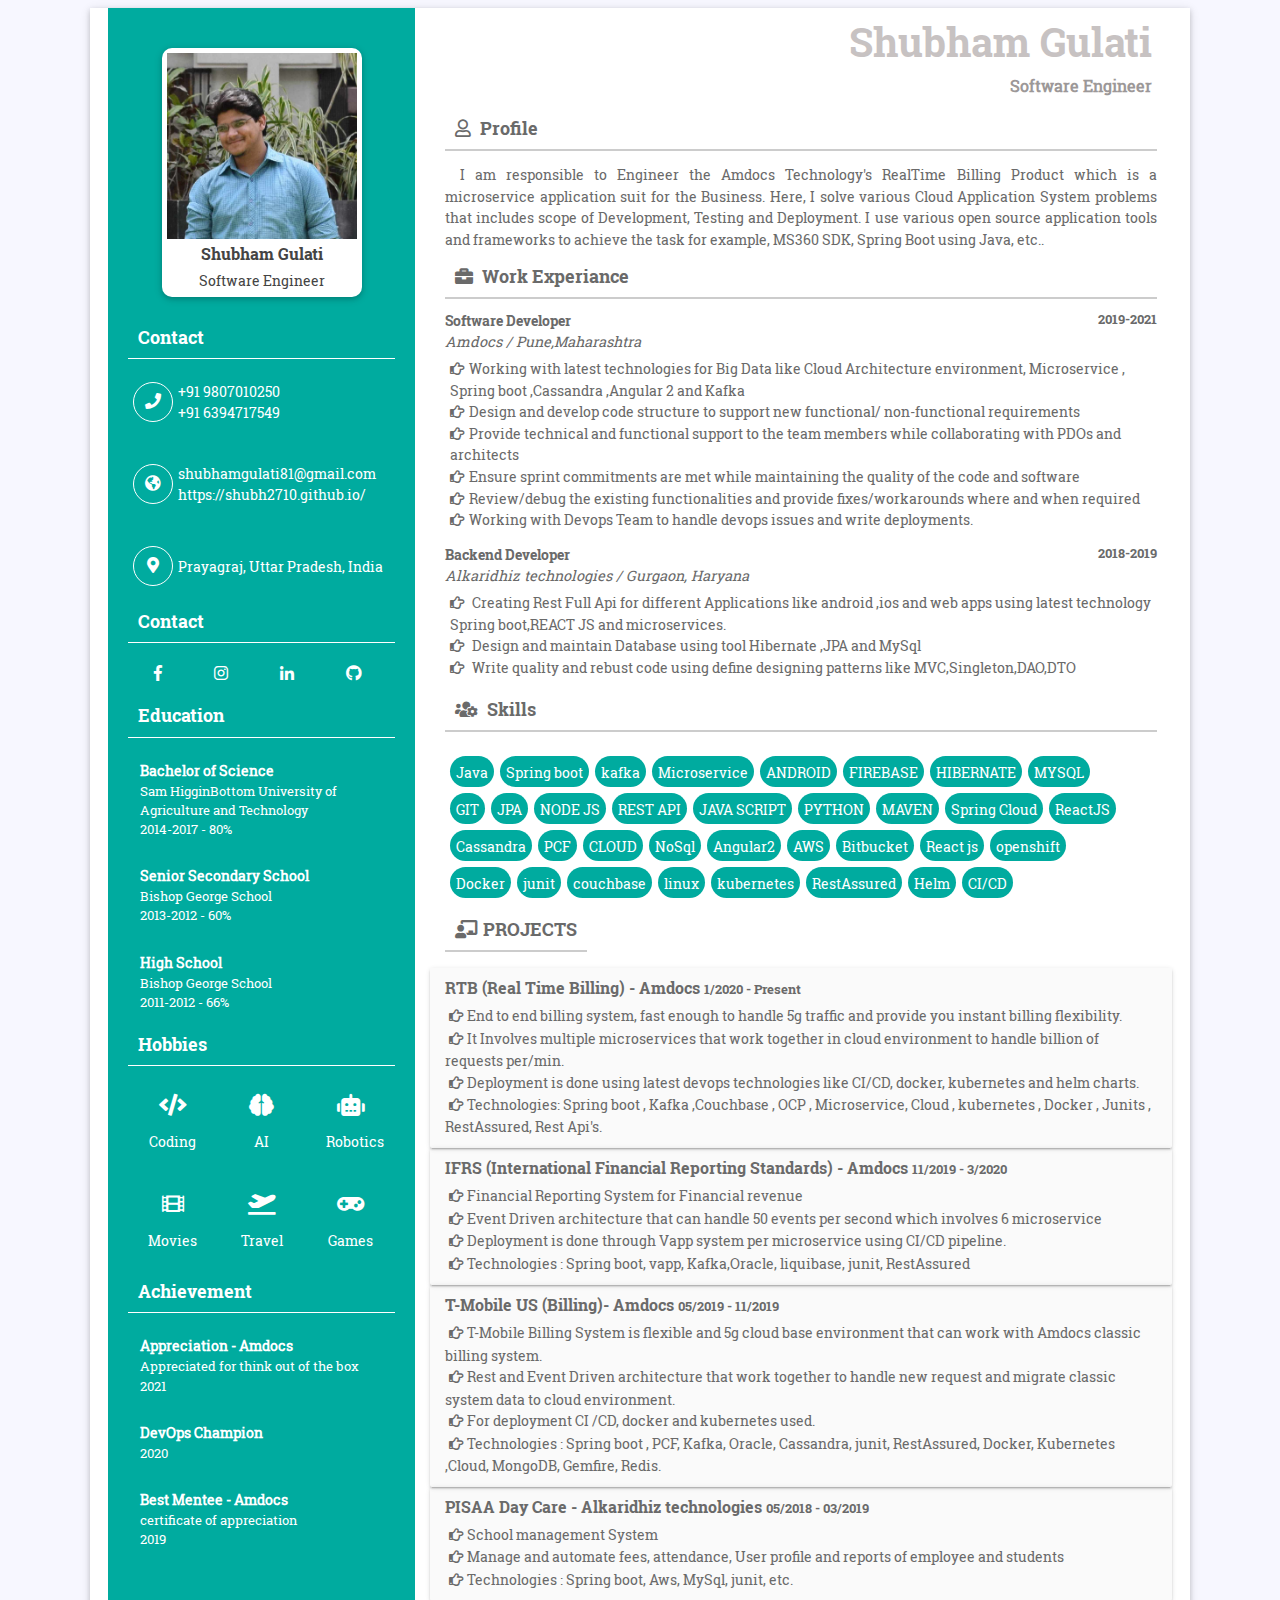
==== myresume/index.html @ 2f3339cc "adding html resume" ====
<!doctype html>
<html lang="en">

<head>
    <meta charset="utf-8">
    <meta name="viewport" content="width=device-width, initial-scale=1, shrink-to-fit=no">
    <!-- <title> Free Dental Medical Hospital Website Template | Smarteyeapps.com</title> -->

    <link rel="shortcut icon" href="assets/images/fav.jpg">
    <link rel="stylesheet" href="assets/css/bootstrap.min.css">
    <link rel="stylesheet" href="assets/css/fontawsom-all.min.css">
    <link rel="stylesheet" type="text/css" href="assets/css/style.css" />
</head>

<body>
    <div class="container-fluid overcover">
        <div class="container profile-box">
            <div class="row">
                <div class="col-md-4 left-co">
                    <div class="left-side">
                        <div class="profile-info">
                            <img src="assets/images/profile.jpg" alt="">
                            <h3>Shubham Gulati</h3>
                            <span>Software Engineer</span>
                        </div>
                        <h4 class="ltitle">Contact</h4>
                        <div class="contact-box pb0">
                            <div class="icon">
                                <i class="fas fa-phone"></i>
                            </div>
                            <div class="detail">
                                +91 9807010250 <br>
                                +91 6394717549
                            </div>
                        </div>
                        <div class="contact-box pb0">
                            <div class="icon">
                                <i class="fas fa-globe-americas"></i>
                            </div>
                            <div class="detail">
                                shubhamgulati81@gmail.com <br>
                                <a href="https://shubh2710.github.io/">https://shubh2710.github.io/</a>
                            </div>
                        </div>
                        <div class="contact-box">
                            <div class="icon">
                                <i class="fas fa-map-marker-alt"></i>
                            </div>
                            <div class="detail">
                                Prayagraj, Uttar Pradesh, India
                            </div>
                        </div>
                        <h4 class="ltitle">Contact</h4>
                        <ul class="row social-link no-margin">
                            <li><a href="https://m.facebook.com/shubhamgulati27"><i class="fab fa-facebook-f"></a></i></li>
                            <li><a href="https://www.instagram.com/techboy_shubh/"><i class="fab fa-instagram"></i></a></li>
                            <li><a href="https://www.linkedin.com/in/shubham-gulati-b617a7156/"><i class="fab fa-linkedin-in"></i></a></li>
                            <li><a href="https://github.com/shubh2710"><i class="fab fa-github"></i></a></li>
                        </ul>
                        <h4 class="ltitle">Education</h4>

                        <div class="refer-cov">
                            <b>Bachelor of Science</b>
                            <p>Sam HigginBottom University of Agriculture and Technology</p>
                            <p>2014-2017 - 80%</p>
                            <!-- <span>p +00 890 1232 8767</span> -->
                        </div>
                        <div class="refer-cov">
                            <b>Senior Secondary School</b>
                            <p>Bishop George School</p>
                            <p>2013-2012 - 60%</p>
                            <!-- <span>p +00 890 1232 8767</span> -->
                        </div>
                        <div class="refer-cov">
                            <b>High School</b>
                            <p>Bishop George School</p>
                            <p>2011-2012 - 66%</p>
                            <!-- <span>p +00 890 1232 8767</span> -->
                        </div>
                        <!-- <div class="refer-cov">
                            <b>Jonney Smith</b>
                            <p>System Administrator</p>
                            <span>p +00 890 1232 8767</span>
                        </div> -->
                        <h4 class="ltitle">Hobbies</h4>
                        <ul class="hoby row no-margin">
                            <li><i class="fas fa-code"></i> <br> Coding</li>
                            <li><i class="fas fa-brain"></i> <br> AI</li>
                            <li><i class="fas fa-robot"></i> <br> Robotics</li>
                            <li><i class="fas fa-film"></i><br> Movies</li>
                            <li><i class="fas fa-plane-departure"></i> <br>Travel</li>
                            <li><i class="fas fa-gamepad"></i> <br> Games</li>
                        </ul>
                        <h4 class="ltitle">Achievement</h4>
                        <div class="refer-cov">
                            <b>Appreciation - Amdocs</b>
                            <p>Appreciated for think out of the box</p>
                            <p>2021</p>
                            <!-- <span>p +00 890 1232 8767</span> -->
                        </div>
                        <div class="refer-cov">
                            <b>DevOps Champion</b>
                            <p>2020</p>
                            <!-- <span>p +00 890 1232 8767</span> -->
                        </div>
                        <div class="refer-cov">
                            <b>Best Mentee - Amdocs</b>
                            <p>certificate of appreciation</p>
                            <p>2019</p>
                            <!-- <span>p +00 890 1232 8767</span> -->
                        </div>
                       
                    </div>
                </div>
                <div class="col-md-8 rt-div">
                    <div class="rit-cover">
                        <div class="hotkey">
                            <h1 class="">Shubham Gulati </h1>
                            <small>Software Engineer</small>
                        </div>
                        <h2 class="rit-titl"><i class="far fa-user"></i> Profile</h2>
                        <div class="about">
                            <p>I am responsible to Engineer the Amdocs Technology's RealTime Billing Product which is a microservice application suit for the Business. Here, I solve various Cloud Application System problems that includes scope of Development, Testing and Deployment. I use various open source application tools and frameworks to achieve the task for example, MS360 SDK, Spring Boot using Java, etc..</p>
                            <!-- <div class="btn-ro row no-margin">
                                <ul class="btn-link">
                                    <li>
                                        <a href=""><i class="fas fa-paper-plane"></i> Hire Me</a>
                                    </li>
                                    <li>
                                        <a href=""><i class="fas fa-cloud-download-alt"></i> Download Resume</a>
                                    </li>
                                </ul>
                            </div> -->
                        </div>

                        <h2 class="rit-titl"><i class="fas fa-briefcase"></i> Work Experiance</h2>
                        <div class="work-exp">
                            <h6> Software Developer <span>2019-2021</span></h6>
                            <i>Amdocs / Pune,Maharashtra</i>
                            <ul>
                                <li><i class="far fa-hand-point-right"></i>Working with latest technologies for Big Data like Cloud
                                    Architecture environment, Microservice , Spring boot
                                    ,Cassandra ,Angular 2 and Kafka </li>
                                <li><i class="far fa-hand-point-right"></i>Design and develop code structure to support new functional/ non-functional requirements </li>
                                <li><i class="far fa-hand-point-right"></i>Provide technical and functional support to the team members while collaborating with PDOs and architects</li>
                                <li><i class="far fa-hand-point-right"></i>Ensure sprint commitments are met while maintaining the quality of the code and software</li>
                                <li><i class="far fa-hand-point-right"></i>Review/debug the existing functionalities and provide fixes/workarounds where and when required</li>
                                <li><i class="far fa-hand-point-right"></i>Working with Devops Team to handle devops issues and write deployments.</li>
                            </ul>
                        </div>
                        <!-- <div class="work-exp">
                            <h6> Software Developer <span>2019-2021</span></h6>
                            <i>Amdocs / Pune,Maharashtra</i>
                            <ul>
                                <li><i class="far fa-hand-point-right"></i>Working with latest technologies for Big Data like Cloud
                                    Architecture environment, Microservice , Spring boot
                                    ,Cassandra ,Angular 2 and Kafka </li>
                                <li><i class="far fa-hand-point-right"></i> Proven expertise in software principles, design patterns
                                    and all phases of SDLC encompassing requirement analysis,
                                    coding, change requirements, technical design,
                                    implementation, deployment & production support </li>
                                <li><i class="far fa-hand-point-right"></i>Maintain No Sql Database like Cassandra,MongoDb
                                    Fix production issues </li>
                            </ul>
                        </div> -->
                        <div class="work-exp">
                            <h6>Backend Developer <span>2018-2019</span></h6>
                            <i>Alkaridhiz technologies / Gurgaon, Haryana</i>
                            <ul>
                                <li><i class="far fa-hand-point-right"></i> Creating Rest Full Api for different Applications like
                                    android ,ios and web apps using latest technology Spring
                                    boot,REACT JS and microservices. </li>
                                <li><i class="far fa-hand-point-right"></i> Design and maintain Database using tool Hibernate ,JPA
                                    and MySql </li>
                                <li><i class="far fa-hand-point-right"></i> Write quality and rebust code using define designing
                                    patterns like MVC,Singleton,DAO,DTO </li>
                            </ul>
                        </div>
                        <!-- <div class="work-exp">
                            <h6>Junior Software Developer <span>2008-2011</span></h6>
                            <i>Microsoft / United States</i>
                            <ul>
                                <li><i class="far fa-hand-point-right"></i> Praesent consequat metus sit amet rhoncus luctus.

                                </li>
                                <li><i class="far fa-hand-point-right"></i> Lorem ipsum dolor sit amet, consectetur. </li>
                                
                            </ul>
                        </div> -->

                        <h2 class="rit-titl"><i class="fas fa-users-cog"></i> Skills</h2>
                        <div class="profess-cover row no-margin">
                            
                            <div class="col-md-12">
                                <div class="row prog-row">
                                    
                                    <div id="rcorners">Java</div>
                                    <div id="rcorners">Spring boot</div>
                                    <div id="rcorners">kafka</div>
                                    <div id="rcorners">Microservice</div>
                                    <div id="rcorners">ANDROID</div>
                                    <div id="rcorners">FIREBASE</div>
                                    <div id="rcorners">HIBERNATE</div>
                                    <div id="rcorners">MYSQL</div>
                                    <div id="rcorners">GIT</div>
                                    <div id="rcorners">JPA</div>
                                    <div id="rcorners">NODE JS</div>
                                    <div id="rcorners">REST API</div>

                                    <div id="rcorners">JAVA SCRIPT</div>
                                    <div id="rcorners">PYTHON</div>
                                    <div id="rcorners">MAVEN</div>
                                    <div id="rcorners">Spring Cloud</div>
                                    <div id="rcorners">ReactJS</div>
                                    <div id="rcorners">Cassandra</div>
                                    <div id="rcorners">PCF</div>
                                    <div id="rcorners">CLOUD</div>
                                    <div id="rcorners">NoSql</div>
                                    <div id="rcorners">Angular2</div>
                                    <div id="rcorners">AWS</div>
                                    <div id="rcorners">Bitbucket</div>

                                    <div id="rcorners">React js</div>
                                    <div id="rcorners">openshift</div>
                                    <div id="rcorners">Docker</div>
                                    <div id="rcorners">junit</div>
                                    <div id="rcorners">couchbase</div>
                                    <div id="rcorners">linux</div>
                                    <div id="rcorners">kubernetes</div>
                                    <div id="rcorners">RestAssured</div>
                                    <div id="rcorners">Helm</div>
                                    <div id="rcorners">CI/CD</div>
                                </div>
                            </div>
        
                            
                    <h2 class="rit-titl"><i class="fas fa-chalkboard-teacher"></i>PROJECTS</h2>
                    <div class="education">
                        <ul class="row">
                            <li class="col-md-12 "><h6> RTB (Real Time Billing) - Amdocs <span>1/2020 - Present</span></h6>
                            <div>
                                <ul><i class="far fa-hand-point-right p-1"></i>End to end billing system, fast enough to handle 5g traffic and provide you instant billing flexibility.</ul>
                                <ul><i class="far fa-hand-point-right p-1"></i>It Involves multiple microservices that work together in cloud environment to handle
                                    billion of requests per/min.</ul>
                                <ul><i class="far fa-hand-point-right p-1"></i>Deployment is done using latest devops technologies like CI/CD, docker, kubernetes and helm charts.</ul>
                                <ul><i class="far fa-hand-point-right p-1"></i>Technologies: Spring boot , Kafka ,Couchbase , OCP , Microservice, Cloud , kubernetes , Docker , Junits
                                    , RestAssured, Rest Api's.</ul>
                            </div>
                            </li>
                            <li class="col-md-12 "><h6> IFRS (International Financial Reporting Standards) - Amdocs <span>11/2019 - 3/2020</span></h6>
                                <div>
                                    <ul><i class="far fa-hand-point-right p-1"></i>Financial Reporting System for Financial revenue</ul>
                                    <ul><i class="far fa-hand-point-right p-1"></i>Event Driven architecture that can handle 50 events per second which involves 6 microservice</ul>
                                    <ul><i class="far fa-hand-point-right p-1"></i>Deployment is done through Vapp system per microservice using CI/CD pipeline.</ul>
                                    <ul><i class="far fa-hand-point-right p-1"></i>Technologies : Spring boot, vapp, Kafka,Oracle, liquibase, junit, RestAssured</ul>

                                </div>
                            </li>
                            <li class="col-md-12 "><h6> T-Mobile US (Billing)- Amdocs <span>05/2019 - 11/2019</span></h6>
                                <div>
                                    <ul><i class="far fa-hand-point-right p-1"></i>T-Mobile Billing System is flexible and 5g cloud base environment that can work with Amdocs
                                        classic billing system.</ul>
                                    <ul><i class="far fa-hand-point-right p-1"></i>Rest and Event Driven architecture that work together to handle new request and migrate
                                        classic system data to cloud environment.</ul>
                                    <ul><i class="far fa-hand-point-right p-1"></i>For deployment CI /CD, docker and kubernetes used.</ul>
                                    <ul><i class="far fa-hand-point-right p-1"></i>Technologies : Spring boot , PCF, Kafka, Oracle, Cassandra, junit, RestAssured, Docker, Kubernetes ,Cloud, MongoDB, Gemfire, Redis.</ul>
                    
                                </div>
                            </li>
                            <li class="col-md-12 "><h6>PISAA Day Care - Alkaridhiz technologies <span>05/2018 - 03/2019</span></h6>
                                <div>
                                    <ul><i class="far fa-hand-point-right p-1"></i>School management System</ul>
                                    <ul><i class="far fa-hand-point-right p-1"></i>Manage and automate fees, attendance, User profile and reports of employee and students</ul>
                                    <ul><i class="far fa-hand-point-right p-1"></i>Technologies : Spring boot, Aws, MySql, junit, etc.</ul>
                                </div>
                            </li>
                        </ul>
                    </div>
                        </div>
                    </div>
                </div>
                
            </div>
        </div>
    </div>
</body>

<script src="assets/js/jquery-3.2.1.min.js"></script>
<script src="assets/js/popper.min.js"></script>
<script src="assets/js/bootstrap.min.js"></script>
<script src="assets/js/script.js"></script>


</html>
---- myresume/assets/css/fontawsom-all.min.css ----
/*!
 * Font Awesome Free 5.3.1 by @fontawesome - https://fontawesome.com
 * License - https://fontawesome.com/license/free (Icons: CC BY 4.0, Fonts: SIL OFL 1.1, Code: MIT License)
 */
.fa,.fab,.fal,.far,.fas{-moz-osx-font-smoothing:grayscale;-webkit-font-smoothing:antialiased;display:inline-block;font-style:normal;font-variant:normal;text-rendering:auto;line-height:1}.fa-lg{font-size:1.33333em;line-height:.75em;vertical-align:-.0667em}.fa-xs{font-size:.75em}.fa-sm{font-size:.875em}.fa-1x{font-size:1em}.fa-2x{font-size:2em}.fa-3x{font-size:3em}.fa-4x{font-size:4em}.fa-5x{font-size:5em}.fa-6x{font-size:6em}.fa-7x{font-size:7em}.fa-8x{font-size:8em}.fa-9x{font-size:9em}.fa-10x{font-size:10em}.fa-fw{text-align:center;width:1.25em}.fa-ul{list-style-type:none;margin-left:2.5em;padding-left:0}.fa-ul>li{position:relative}.fa-li{left:-2em;position:absolute;text-align:center;width:2em;line-height:inherit}.fa-border{border:.08em solid #eee;border-radius:.1em;padding:.2em .25em .15em}.fa-pull-left{float:left}.fa-pull-right{float:right}.fa.fa-pull-left,.fab.fa-pull-left,.fal.fa-pull-left,.far.fa-pull-left,.fas.fa-pull-left{margin-right:.3em}.fa.fa-pull-right,.fab.fa-pull-right,.fal.fa-pull-right,.far.fa-pull-right,.fas.fa-pull-right{margin-left:.3em}.fa-spin{animation:fa-spin 2s infinite linear}.fa-pulse{animation:fa-spin 1s infinite steps(8)}@keyframes fa-spin{0%{transform:rotate(0deg)}to{transform:rotate(1turn)}}.fa-rotate-90{-ms-filter:"progid:DXImageTransform.Microsoft.BasicImage(rotation=1)";transform:rotate(90deg)}.fa-rotate-180{-ms-filter:"progid:DXImageTransform.Microsoft.BasicImage(rotation=2)";transform:rotate(180deg)}.fa-rotate-270{-ms-filter:"progid:DXImageTransform.Microsoft.BasicImage(rotation=3)";transform:rotate(270deg)}.fa-flip-horizontal{-ms-filter:"progid:DXImageTransform.Microsoft.BasicImage(rotation=0, mirror=1)";transform:scaleX(-1)}.fa-flip-vertical{transform:scaleY(-1)}.fa-flip-horizontal.fa-flip-vertical,.fa-flip-vertical{-ms-filter:"progid:DXImageTransform.Microsoft.BasicImage(rotation=2, mirror=1)"}.fa-flip-horizontal.fa-flip-vertical{transform:scale(-1)}:root .fa-flip-horizontal,:root .fa-flip-vertical,:root .fa-rotate-90,:root .fa-rotate-180,:root .fa-rotate-270{-webkit-filter:none;filter:none}.fa-stack{display:inline-block;height:2em;line-height:2em;position:relative;vertical-align:middle;width:2em}.fa-stack-1x,.fa-stack-2x{left:0;position:absolute;text-align:center;width:100%}.fa-stack-1x{line-height:inherit}.fa-stack-2x{font-size:2em}.fa-inverse{color:#fff}.fa-500px:before{content:"\f26e"}.fa-accessible-icon:before{content:"\f368"}.fa-accusoft:before{content:"\f369"}.fa-ad:before{content:"\f641"}.fa-address-book:before{content:"\f2b9"}.fa-address-card:before{content:"\f2bb"}.fa-adjust:before{content:"\f042"}.fa-adn:before{content:"\f170"}.fa-adversal:before{content:"\f36a"}.fa-affiliatetheme:before{content:"\f36b"}.fa-air-freshener:before{content:"\f5d0"}.fa-algolia:before{content:"\f36c"}.fa-align-center:before{content:"\f037"}.fa-align-justify:before{content:"\f039"}.fa-align-left:before{content:"\f036"}.fa-align-right:before{content:"\f038"}.fa-alipay:before{content:"\f642"}.fa-allergies:before{content:"\f461"}.fa-amazon:before{content:"\f270"}.fa-amazon-pay:before{content:"\f42c"}.fa-ambulance:before{content:"\f0f9"}.fa-american-sign-language-interpreting:before{content:"\f2a3"}.fa-amilia:before{content:"\f36d"}.fa-anchor:before{content:"\f13d"}.fa-android:before{content:"\f17b"}.fa-angellist:before{content:"\f209"}.fa-angle-double-down:before{content:"\f103"}.fa-angle-double-left:before{content:"\f100"}.fa-angle-double-right:before{content:"\f101"}.fa-angle-double-up:before{content:"\f102"}.fa-angle-down:before{content:"\f107"}.fa-angle-left:before{content:"\f104"}.fa-angle-right:before{content:"\f105"}.fa-angle-up:before{content:"\f106"}.fa-angry:before{content:"\f556"}.fa-angrycreative:before{content:"\f36e"}.fa-angular:before{content:"\f420"}.fa-ankh:before{content:"\f644"}.fa-app-store:before{content:"\f36f"}.fa-app-store-ios:before{content:"\f370"}.fa-apper:before{content:"\f371"}.fa-apple:before{content:"\f179"}.fa-apple-alt:before{content:"\f5d1"}.fa-apple-pay:before{content:"\f415"}.fa-archive:before{content:"\f187"}.fa-archway:before{content:"\f557"}.fa-arrow-alt-circle-down:before{content:"\f358"}.fa-arrow-alt-circle-left:before{content:"\f359"}.fa-arrow-alt-circle-right:before{content:"\f35a"}.fa-arrow-alt-circle-up:before{content:"\f35b"}.fa-arrow-circle-down:before{content:"\f0ab"}.fa-arrow-circle-left:before{content:"\f0a8"}.fa-arrow-circle-right:before{content:"\f0a9"}.fa-arrow-circle-up:before{content:"\f0aa"}.fa-arrow-down:before{content:"\f063"}.fa-arrow-left:before{content:"\f060"}.fa-arrow-right:before{content:"\f061"}.fa-arrow-up:before{content:"\f062"}.fa-arrows-alt:before{content:"\f0b2"}.fa-arrows-alt-h:before{content:"\f337"}.fa-arrows-alt-v:before{content:"\f338"}.fa-assistive-listening-systems:before{content:"\f2a2"}.fa-asterisk:before{content:"\f069"}.fa-asymmetrik:before{content:"\f372"}.fa-at:before{content:"\f1fa"}.fa-atlas:before{content:"\f558"}.fa-atom:before{content:"\f5d2"}.fa-audible:before{content:"\f373"}.fa-audio-description:before{content:"\f29e"}.fa-autoprefixer:before{content:"\f41c"}.fa-avianex:before{content:"\f374"}.fa-aviato:before{content:"\f421"}.fa-award:before{content:"\f559"}.fa-aws:before{content:"\f375"}.fa-backspace:before{content:"\f55a"}.fa-backward:before{content:"\f04a"}.fa-balance-scale:before{content:"\f24e"}.fa-ban:before{content:"\f05e"}.fa-band-aid:before{content:"\f462"}.fa-bandcamp:before{content:"\f2d5"}.fa-barcode:before{content:"\f02a"}.fa-bars:before{content:"\f0c9"}.fa-baseball-ball:before{content:"\f433"}.fa-basketball-ball:before{content:"\f434"}.fa-bath:before{content:"\f2cd"}.fa-battery-empty:before{content:"\f244"}.fa-battery-full:before{content:"\f240"}.fa-battery-half:before{content:"\f242"}.fa-battery-quarter:before{content:"\f243"}.fa-battery-three-quarters:before{content:"\f241"}.fa-bed:before{content:"\f236"}.fa-beer:before{content:"\f0fc"}.fa-behance:before{content:"\f1b4"}.fa-behance-square:before{content:"\f1b5"}.fa-bell:before{content:"\f0f3"}.fa-bell-slash:before{content:"\f1f6"}.fa-bezier-curve:before{content:"\f55b"}.fa-bible:before{content:"\f647"}.fa-bicycle:before{content:"\f206"}.fa-bimobject:before{content:"\f378"}.fa-binoculars:before{content:"\f1e5"}.fa-birthday-cake:before{content:"\f1fd"}.fa-bitbucket:before{content:"\f171"}.fa-bitcoin:before{content:"\f379"}.fa-bity:before{content:"\f37a"}.fa-black-tie:before{content:"\f27e"}.fa-blackberry:before{content:"\f37b"}.fa-blender:before{content:"\f517"}.fa-blind:before{content:"\f29d"}.fa-blogger:before{content:"\f37c"}.fa-blogger-b:before{content:"\f37d"}.fa-bluetooth:before{content:"\f293"}.fa-bluetooth-b:before{content:"\f294"}.fa-bold:before{content:"\f032"}.fa-bolt:before{content:"\f0e7"}.fa-bomb:before{content:"\f1e2"}.fa-bone:before{content:"\f5d7"}.fa-bong:before{content:"\f55c"}.fa-book:before{content:"\f02d"}.fa-book-open:before{content:"\f518"}.fa-book-reader:before{content:"\f5da"}.fa-bookmark:before{content:"\f02e"}.fa-bowling-ball:before{content:"\f436"}.fa-box:before{content:"\f466"}.fa-box-open:before{content:"\f49e"}.fa-boxes:before{content:"\f468"}.fa-braille:before{content:"\f2a1"}.fa-brain:before{content:"\f5dc"}.fa-briefcase:before{content:"\f0b1"}.fa-briefcase-medical:before{content:"\f469"}.fa-broadcast-tower:before{content:"\f519"}.fa-broom:before{content:"\f51a"}.fa-brush:before{content:"\f55d"}.fa-btc:before{content:"\f15a"}.fa-bug:before{content:"\f188"}.fa-building:before{content:"\f1ad"}.fa-bullhorn:before{content:"\f0a1"}.fa-bullseye:before{content:"\f140"}.fa-burn:before{content:"\f46a"}.fa-buromobelexperte:before{content:"\f37f"}.fa-bus:before{content:"\f207"}.fa-bus-alt:before{content:"\f55e"}.fa-business-time:before{content:"\f64a"}.fa-buysellads:before{content:"\f20d"}.fa-calculator:before{content:"\f1ec"}.fa-calendar:before{content:"\f133"}.fa-calendar-alt:before{content:"\f073"}.fa-calendar-check:before{content:"\f274"}.fa-calendar-minus:before{content:"\f272"}.fa-calendar-plus:before{content:"\f271"}.fa-calendar-times:before{content:"\f273"}.fa-camera:before{content:"\f030"}.fa-camera-retro:before{content:"\f083"}.fa-cannabis:before{content:"\f55f"}.fa-capsules:before{content:"\f46b"}.fa-car:before{content:"\f1b9"}.fa-car-alt:before{content:"\f5de"}.fa-car-battery:before{content:"\f5df"}.fa-car-crash:before{content:"\f5e1"}.fa-car-side:before{content:"\f5e4"}.fa-caret-down:before{content:"\f0d7"}.fa-caret-left:before{content:"\f0d9"}.fa-caret-right:before{content:"\f0da"}.fa-caret-square-down:before{content:"\f150"}.fa-caret-square-left:before{content:"\f191"}.fa-caret-square-right:before{content:"\f152"}.fa-caret-square-up:before{content:"\f151"}.fa-caret-up:before{content:"\f0d8"}.fa-cart-arrow-down:before{content:"\f218"}.fa-cart-plus:before{content:"\f217"}.fa-cc-amazon-pay:before{content:"\f42d"}.fa-cc-amex:before{content:"\f1f3"}.fa-cc-apple-pay:before{content:"\f416"}.fa-cc-diners-club:before{content:"\f24c"}.fa-cc-discover:before{content:"\f1f2"}.fa-cc-jcb:before{content:"\f24b"}.fa-cc-mastercard:before{content:"\f1f1"}.fa-cc-paypal:before{content:"\f1f4"}.fa-cc-stripe:before{content:"\f1f5"}.fa-cc-visa:before{content:"\f1f0"}.fa-centercode:before{content:"\f380"}.fa-certificate:before{content:"\f0a3"}.fa-chalkboard:before{content:"\f51b"}.fa-chalkboard-teacher:before{content:"\f51c"}.fa-charging-station:before{content:"\f5e7"}.fa-chart-area:before{content:"\f1fe"}.fa-chart-bar:before{content:"\f080"}.fa-chart-line:before{content:"\f201"}.fa-chart-pie:before{content:"\f200"}.fa-check:before{content:"\f00c"}.fa-check-circle:before{content:"\f058"}.fa-check-double:before{content:"\f560"}.fa-check-square:before{content:"\f14a"}.fa-chess:before{content:"\f439"}.fa-chess-bishop:before{content:"\f43a"}.fa-chess-board:before{content:"\f43c"}.fa-chess-king:before{content:"\f43f"}.fa-chess-knight:before{content:"\f441"}.fa-chess-pawn:before{content:"\f443"}.fa-chess-queen:before{content:"\f445"}.fa-chess-rook:before{content:"\f447"}.fa-chevron-circle-down:before{content:"\f13a"}.fa-chevron-circle-left:before{content:"\f137"}.fa-chevron-circle-right:before{content:"\f138"}.fa-chevron-circle-up:before{content:"\f139"}.fa-chevron-down:before{content:"\f078"}.fa-chevron-left:before{content:"\f053"}.fa-chevron-right:before{content:"\f054"}.fa-chevron-up:before{content:"\f077"}.fa-child:before{content:"\f1ae"}.fa-chrome:before{content:"\f268"}.fa-church:before{content:"\f51d"}.fa-circle:before{content:"\f111"}.fa-circle-notch:before{content:"\f1ce"}.fa-city:before{content:"\f64f"}.fa-clipboard:before{content:"\f328"}.fa-clipboard-check:before{content:"\f46c"}.fa-clipboard-list:before{content:"\f46d"}.fa-clock:before{content:"\f017"}.fa-clone:before{content:"\f24d"}.fa-closed-captioning:before{content:"\f20a"}.fa-cloud:before{content:"\f0c2"}.fa-cloud-download-alt:before{content:"\f381"}.fa-cloud-upload-alt:before{content:"\f382"}.fa-cloudscale:before{content:"\f383"}.fa-cloudsmith:before{content:"\f384"}.fa-cloudversify:before{content:"\f385"}.fa-cocktail:before{content:"\f561"}.fa-code:before{content:"\f121"}.fa-code-branch:before{content:"\f126"}.fa-codepen:before{content:"\f1cb"}.fa-codiepie:before{content:"\f284"}.fa-coffee:before{content:"\f0f4"}.fa-cog:before{content:"\f013"}.fa-cogs:before{content:"\f085"}.fa-coins:before{content:"\f51e"}.fa-columns:before{content:"\f0db"}.fa-comment:before{content:"\f075"}.fa-comment-alt:before{content:"\f27a"}.fa-comment-dollar:before{content:"\f651"}.fa-comment-dots:before{content:"\f4ad"}.fa-comment-slash:before{content:"\f4b3"}.fa-comments:before{content:"\f086"}.fa-comments-dollar:before{content:"\f653"}.fa-compact-disc:before{content:"\f51f"}.fa-compass:before{content:"\f14e"}.fa-compress:before{content:"\f066"}.fa-concierge-bell:before{content:"\f562"}.fa-connectdevelop:before{content:"\f20e"}.fa-contao:before{content:"\f26d"}.fa-cookie:before{content:"\f563"}.fa-cookie-bite:before{content:"\f564"}.fa-copy:before{content:"\f0c5"}.fa-copyright:before{content:"\f1f9"}.fa-couch:before{content:"\f4b8"}.fa-cpanel:before{content:"\f388"}.fa-creative-commons:before{content:"\f25e"}.fa-creative-commons-by:before{content:"\f4e7"}.fa-creative-commons-nc:before{content:"\f4e8"}.fa-creative-commons-nc-eu:before{content:"\f4e9"}.fa-creative-commons-nc-jp:before{content:"\f4ea"}.fa-creative-commons-nd:before{content:"\f4eb"}.fa-creative-commons-pd:before{content:"\f4ec"}.fa-creative-commons-pd-alt:before{content:"\f4ed"}.fa-creative-commons-remix:before{content:"\f4ee"}.fa-creative-commons-sa:before{content:"\f4ef"}.fa-creative-commons-sampling:before{content:"\f4f0"}.fa-creative-commons-sampling-plus:before{content:"\f4f1"}.fa-creative-commons-share:before{content:"\f4f2"}.fa-credit-card:before{content:"\f09d"}.fa-crop:before{content:"\f125"}.fa-crop-alt:before{content:"\f565"}.fa-cross:before{content:"\f654"}.fa-crosshairs:before{content:"\f05b"}.fa-crow:before{content:"\f520"}.fa-crown:before{content:"\f521"}.fa-css3:before{content:"\f13c"}.fa-css3-alt:before{content:"\f38b"}.fa-cube:before{content:"\f1b2"}.fa-cubes:before{content:"\f1b3"}.fa-cut:before{content:"\f0c4"}.fa-cuttlefish:before{content:"\f38c"}.fa-d-and-d:before{content:"\f38d"}.fa-dashcube:before{content:"\f210"}.fa-database:before{content:"\f1c0"}.fa-deaf:before{content:"\f2a4"}.fa-delicious:before{content:"\f1a5"}.fa-deploydog:before{content:"\f38e"}.fa-deskpro:before{content:"\f38f"}.fa-desktop:before{content:"\f108"}.fa-deviantart:before{content:"\f1bd"}.fa-dharmachakra:before{content:"\f655"}.fa-diagnoses:before{content:"\f470"}.fa-dice:before{content:"\f522"}.fa-dice-five:before{content:"\f523"}.fa-dice-four:before{content:"\f524"}.fa-dice-one:before{content:"\f525"}.fa-dice-six:before{content:"\f526"}.fa-dice-three:before{content:"\f527"}.fa-dice-two:before{content:"\f528"}.fa-digg:before{content:"\f1a6"}.fa-digital-ocean:before{content:"\f391"}.fa-digital-tachograph:before{content:"\f566"}.fa-directions:before{content:"\f5eb"}.fa-discord:before{content:"\f392"}.fa-discourse:before{content:"\f393"}.fa-divide:before{content:"\f529"}.fa-dizzy:before{content:"\f567"}.fa-dna:before{content:"\f471"}.fa-dochub:before{content:"\f394"}.fa-docker:before{content:"\f395"}.fa-dollar-sign:before{content:"\f155"}.fa-dolly:before{content:"\f472"}.fa-dolly-flatbed:before{content:"\f474"}.fa-donate:before{content:"\f4b9"}.fa-door-closed:before{content:"\f52a"}.fa-door-open:before{content:"\f52b"}.fa-dot-circle:before{content:"\f192"}.fa-dove:before{content:"\f4ba"}.fa-download:before{content:"\f019"}.fa-draft2digital:before{content:"\f396"}.fa-drafting-compass:before{content:"\f568"}.fa-draw-polygon:before{content:"\f5ee"}.fa-dribbble:before{content:"\f17d"}.fa-dribbble-square:before{content:"\f397"}.fa-dropbox:before{content:"\f16b"}.fa-drum:before{content:"\f569"}.fa-drum-steelpan:before{content:"\f56a"}.fa-drupal:before{content:"\f1a9"}.fa-dumbbell:before{content:"\f44b"}.fa-dyalog:before{content:"\f399"}.fa-earlybirds:before{content:"\f39a"}.fa-ebay:before{content:"\f4f4"}.fa-edge:before{content:"\f282"}.fa-edit:before{content:"\f044"}.fa-eject:before{content:"\f052"}.fa-elementor:before{content:"\f430"}.fa-ellipsis-h:before{content:"\f141"}.fa-ellipsis-v:before{content:"\f142"}.fa-ello:before{content:"\f5f1"}.fa-ember:before{content:"\f423"}.fa-empire:before{content:"\f1d1"}.fa-envelope:before{content:"\f0e0"}.fa-envelope-open:before{content:"\f2b6"}.fa-envelope-open-text:before{content:"\f658"}.fa-envelope-square:before{content:"\f199"}.fa-envira:before{content:"\f299"}.fa-equals:before{content:"\f52c"}.fa-eraser:before{content:"\f12d"}.fa-erlang:before{content:"\f39d"}.fa-ethereum:before{content:"\f42e"}.fa-etsy:before{content:"\f2d7"}.fa-euro-sign:before{content:"\f153"}.fa-exchange-alt:before{content:"\f362"}.fa-exclamation:before{content:"\f12a"}.fa-exclamation-circle:before{content:"\f06a"}.fa-exclamation-triangle:before{content:"\f071"}.fa-expand:before{content:"\f065"}.fa-expand-arrows-alt:before{content:"\f31e"}.fa-expeditedssl:before{content:"\f23e"}.fa-external-link-alt:before{content:"\f35d"}.fa-external-link-square-alt:before{content:"\f360"}.fa-eye:before{content:"\f06e"}.fa-eye-dropper:before{content:"\f1fb"}.fa-eye-slash:before{content:"\f070"}.fa-facebook:before{content:"\f09a"}.fa-facebook-f:before{content:"\f39e"}.fa-facebook-messenger:before{content:"\f39f"}.fa-facebook-square:before{content:"\f082"}.fa-fast-backward:before{content:"\f049"}.fa-fast-forward:before{content:"\f050"}.fa-fax:before{content:"\f1ac"}.fa-feather:before{content:"\f52d"}.fa-feather-alt:before{content:"\f56b"}.fa-female:before{content:"\f182"}.fa-fighter-jet:before{content:"\f0fb"}.fa-file:before{content:"\f15b"}.fa-file-alt:before{content:"\f15c"}.fa-file-archive:before{content:"\f1c6"}.fa-file-audio:before{content:"\f1c7"}.fa-file-code:before{content:"\f1c9"}.fa-file-contract:before{content:"\f56c"}.fa-file-download:before{content:"\f56d"}.fa-file-excel:before{content:"\f1c3"}.fa-file-export:before{content:"\f56e"}.fa-file-image:before{content:"\f1c5"}.fa-file-import:before{content:"\f56f"}.fa-file-invoice:before{content:"\f570"}.fa-file-invoice-dollar:before{content:"\f571"}.fa-file-medical:before{content:"\f477"}.fa-file-medical-alt:before{content:"\f478"}.fa-file-pdf:before{content:"\f1c1"}.fa-file-powerpoint:before{content:"\f1c4"}.fa-file-prescription:before{content:"\f572"}.fa-file-signature:before{content:"\f573"}.fa-file-upload:before{content:"\f574"}.fa-file-video:before{content:"\f1c8"}.fa-file-word:before{content:"\f1c2"}.fa-fill:before{content:"\f575"}.fa-fill-drip:before{content:"\f576"}.fa-film:before{content:"\f008"}.fa-filter:before{content:"\f0b0"}.fa-fingerprint:before{content:"\f577"}.fa-fire:before{content:"\f06d"}.fa-fire-extinguisher:before{content:"\f134"}.fa-firefox:before{content:"\f269"}.fa-first-aid:before{content:"\f479"}.fa-first-order:before{content:"\f2b0"}.fa-first-order-alt:before{content:"\f50a"}.fa-firstdraft:before{content:"\f3a1"}.fa-fish:before{content:"\f578"}.fa-flag:before{content:"\f024"}.fa-flag-checkered:before{content:"\f11e"}.fa-flask:before{content:"\f0c3"}.fa-flickr:before{content:"\f16e"}.fa-flipboard:before{content:"\f44d"}.fa-flushed:before{content:"\f579"}.fa-fly:before{content:"\f417"}.fa-folder:before{content:"\f07b"}.fa-folder-minus:before{content:"\f65d"}.fa-folder-open:before{content:"\f07c"}.fa-folder-plus:before{content:"\f65e"}.fa-font:before{content:"\f031"}.fa-font-awesome:before{content:"\f2b4"}.fa-font-awesome-alt:before{content:"\f35c"}.fa-font-awesome-flag:before{content:"\f425"}.fa-font-awesome-logo-full:before{content:"\f4e6"}.fa-fonticons:before{content:"\f280"}.fa-fonticons-fi:before{content:"\f3a2"}.fa-football-ball:before{content:"\f44e"}.fa-fort-awesome:before{content:"\f286"}.fa-fort-awesome-alt:before{content:"\f3a3"}.fa-forumbee:before{content:"\f211"}.fa-forward:before{content:"\f04e"}.fa-foursquare:before{content:"\f180"}.fa-free-code-camp:before{content:"\f2c5"}.fa-freebsd:before{content:"\f3a4"}.fa-frog:before{content:"\f52e"}.fa-frown:before{content:"\f119"}.fa-frown-open:before{content:"\f57a"}.fa-fulcrum:before{content:"\f50b"}.fa-funnel-dollar:before{content:"\f662"}.fa-futbol:before{content:"\f1e3"}.fa-galactic-republic:before{content:"\f50c"}.fa-galactic-senate:before{content:"\f50d"}.fa-gamepad:before{content:"\f11b"}.fa-gas-pump:before{content:"\f52f"}.fa-gavel:before{content:"\f0e3"}.fa-gem:before{content:"\f3a5"}.fa-genderless:before{content:"\f22d"}.fa-get-pocket:before{content:"\f265"}.fa-gg:before{content:"\f260"}.fa-gg-circle:before{content:"\f261"}.fa-gift:before{content:"\f06b"}.fa-git:before{content:"\f1d3"}.fa-git-square:before{content:"\f1d2"}.fa-github:before{content:"\f09b"}.fa-github-alt:before{content:"\f113"}.fa-github-square:before{content:"\f092"}.fa-gitkraken:before{content:"\f3a6"}.fa-gitlab:before{content:"\f296"}.fa-gitter:before{content:"\f426"}.fa-glass-martini:before{content:"\f000"}.fa-glass-martini-alt:before{content:"\f57b"}.fa-glasses:before{content:"\f530"}.fa-glide:before{content:"\f2a5"}.fa-glide-g:before{content:"\f2a6"}.fa-globe:before{content:"\f0ac"}.fa-globe-africa:before{content:"\f57c"}.fa-globe-americas:before{content:"\f57d"}.fa-globe-asia:before{content:"\f57e"}.fa-gofore:before{content:"\f3a7"}.fa-golf-ball:before{content:"\f450"}.fa-goodreads:before{content:"\f3a8"}.fa-goodreads-g:before{content:"\f3a9"}.fa-google:before{content:"\f1a0"}.fa-google-drive:before{content:"\f3aa"}.fa-google-play:before{content:"\f3ab"}.fa-google-plus:before{content:"\f2b3"}.fa-google-plus-g:before{content:"\f0d5"}.fa-google-plus-square:before{content:"\f0d4"}.fa-google-wallet:before{content:"\f1ee"}.fa-gopuram:before{content:"\f664"}.fa-graduation-cap:before{content:"\f19d"}.fa-gratipay:before{content:"\f184"}.fa-grav:before{content:"\f2d6"}.fa-greater-than:before{content:"\f531"}.fa-greater-than-equal:before{content:"\f532"}.fa-grimace:before{content:"\f57f"}.fa-grin:before{content:"\f580"}.fa-grin-alt:before{content:"\f581"}.fa-grin-beam:before{content:"\f582"}.fa-grin-beam-sweat:before{content:"\f583"}.fa-grin-hearts:before{content:"\f584"}.fa-grin-squint:before{content:"\f585"}.fa-grin-squint-tears:before{content:"\f586"}.fa-grin-stars:before{content:"\f587"}.fa-grin-tears:before{content:"\f588"}.fa-grin-tongue:before{content:"\f589"}.fa-grin-tongue-squint:before{content:"\f58a"}.fa-grin-tongue-wink:before{content:"\f58b"}.fa-grin-wink:before{content:"\f58c"}.fa-grip-horizontal:before{content:"\f58d"}.fa-grip-vertical:before{content:"\f58e"}.fa-gripfire:before{content:"\f3ac"}.fa-grunt:before{content:"\f3ad"}.fa-gulp:before{content:"\f3ae"}.fa-h-square:before{content:"\f0fd"}.fa-hacker-news:before{content:"\f1d4"}.fa-hacker-news-square:before{content:"\f3af"}.fa-hackerrank:before{content:"\f5f7"}.fa-hamsa:before{content:"\f665"}.fa-hand-holding:before{content:"\f4bd"}.fa-hand-holding-heart:before{content:"\f4be"}.fa-hand-holding-usd:before{content:"\f4c0"}.fa-hand-lizard:before{content:"\f258"}.fa-hand-paper:before{content:"\f256"}.fa-hand-peace:before{content:"\f25b"}.fa-hand-point-down:before{content:"\f0a7"}.fa-hand-point-left:before{content:"\f0a5"}.fa-hand-point-right:before{content:"\f0a4"}.fa-hand-point-up:before{content:"\f0a6"}.fa-hand-pointer:before{content:"\f25a"}.fa-hand-rock:before{content:"\f255"}.fa-hand-scissors:before{content:"\f257"}.fa-hand-spock:before{content:"\f259"}.fa-hands:before{content:"\f4c2"}.fa-hands-helping:before{content:"\f4c4"}.fa-handshake:before{content:"\f2b5"}.fa-hashtag:before{content:"\f292"}.fa-haykal:before{content:"\f666"}.fa-hdd:before{content:"\f0a0"}.fa-heading:before{content:"\f1dc"}.fa-headphones:before{content:"\f025"}.fa-headphones-alt:before{content:"\f58f"}.fa-headset:before{content:"\f590"}.fa-heart:before{content:"\f004"}.fa-heartbeat:before{content:"\f21e"}.fa-helicopter:before{content:"\f533"}.fa-highlighter:before{content:"\f591"}.fa-hips:before{content:"\f452"}.fa-hire-a-helper:before{content:"\f3b0"}.fa-history:before{content:"\f1da"}.fa-hockey-puck:before{content:"\f453"}.fa-home:before{content:"\f015"}.fa-hooli:before{content:"\f427"}.fa-hornbill:before{content:"\f592"}.fa-hospital:before{content:"\f0f8"}.fa-hospital-alt:before{content:"\f47d"}.fa-hospital-symbol:before{content:"\f47e"}.fa-hot-tub:before{content:"\f593"}.fa-hotel:before{content:"\f594"}.fa-hotjar:before{content:"\f3b1"}.fa-hourglass:before{content:"\f254"}.fa-hourglass-end:before{content:"\f253"}.fa-hourglass-half:before{content:"\f252"}.fa-hourglass-start:before{content:"\f251"}.fa-houzz:before{content:"\f27c"}.fa-html5:before{content:"\f13b"}.fa-hubspot:before{content:"\f3b2"}.fa-i-cursor:before{content:"\f246"}.fa-id-badge:before{content:"\f2c1"}.fa-id-card:before{content:"\f2c2"}.fa-id-card-alt:before{content:"\f47f"}.fa-image:before{content:"\f03e"}.fa-images:before{content:"\f302"}.fa-imdb:before{content:"\f2d8"}.fa-inbox:before{content:"\f01c"}.fa-indent:before{content:"\f03c"}.fa-industry:before{content:"\f275"}.fa-infinity:before{content:"\f534"}.fa-info:before{content:"\f129"}.fa-info-circle:before{content:"\f05a"}.fa-instagram:before{content:"\f16d"}.fa-internet-explorer:before{content:"\f26b"}.fa-ioxhost:before{content:"\f208"}.fa-italic:before{content:"\f033"}.fa-itunes:before{content:"\f3b4"}.fa-itunes-note:before{content:"\f3b5"}.fa-java:before{content:"\f4e4"}.fa-jedi:before{content:"\f669"}.fa-jedi-order:before{content:"\f50e"}.fa-jenkins:before{content:"\f3b6"}.fa-joget:before{content:"\f3b7"}.fa-joint:before{content:"\f595"}.fa-joomla:before{content:"\f1aa"}.fa-journal-whills:before{content:"\f66a"}.fa-js:before{content:"\f3b8"}.fa-js-square:before{content:"\f3b9"}.fa-jsfiddle:before{content:"\f1cc"}.fa-kaaba:before{content:"\f66b"}.fa-kaggle:before{content:"\f5fa"}.fa-key:before{content:"\f084"}.fa-keybase:before{content:"\f4f5"}.fa-keyboard:before{content:"\f11c"}.fa-keycdn:before{content:"\f3ba"}.fa-khanda:before{content:"\f66d"}.fa-kickstarter:before{content:"\f3bb"}.fa-kickstarter-k:before{content:"\f3bc"}.fa-kiss:before{content:"\f596"}.fa-kiss-beam:before{content:"\f597"}.fa-kiss-wink-heart:before{content:"\f598"}.fa-kiwi-bird:before{content:"\f535"}.fa-korvue:before{content:"\f42f"}.fa-landmark:before{content:"\f66f"}.fa-language:before{content:"\f1ab"}.fa-laptop:before{content:"\f109"}.fa-laptop-code:before{content:"\f5fc"}.fa-laravel:before{content:"\f3bd"}.fa-lastfm:before{content:"\f202"}.fa-lastfm-square:before{content:"\f203"}.fa-laugh:before{content:"\f599"}.fa-laugh-beam:before{content:"\f59a"}.fa-laugh-squint:before{content:"\f59b"}.fa-laugh-wink:before{content:"\f59c"}.fa-layer-group:before{content:"\f5fd"}.fa-leaf:before{content:"\f06c"}.fa-leanpub:before{content:"\f212"}.fa-lemon:before{content:"\f094"}.fa-less:before{content:"\f41d"}.fa-less-than:before{content:"\f536"}.fa-less-than-equal:before{content:"\f537"}.fa-level-down-alt:before{content:"\f3be"}.fa-level-up-alt:before{content:"\f3bf"}.fa-life-ring:before{content:"\f1cd"}.fa-lightbulb:before{content:"\f0eb"}.fa-line:before{content:"\f3c0"}.fa-link:before{content:"\f0c1"}.fa-linkedin:before{content:"\f08c"}.fa-linkedin-in:before{content:"\f0e1"}.fa-linode:before{content:"\f2b8"}.fa-linux:before{content:"\f17c"}.fa-lira-sign:before{content:"\f195"}.fa-list:before{content:"\f03a"}.fa-list-alt:before{content:"\f022"}.fa-list-ol:before{content:"\f0cb"}.fa-list-ul:before{content:"\f0ca"}.fa-location-arrow:before{content:"\f124"}.fa-lock:before{content:"\f023"}.fa-lock-open:before{content:"\f3c1"}.fa-long-arrow-alt-down:before{content:"\f309"}.fa-long-arrow-alt-left:before{content:"\f30a"}.fa-long-arrow-alt-right:before{content:"\f30b"}.fa-long-arrow-alt-up:before{content:"\f30c"}.fa-low-vision:before{content:"\f2a8"}.fa-luggage-cart:before{content:"\f59d"}.fa-lyft:before{content:"\f3c3"}.fa-magento:before{content:"\f3c4"}.fa-magic:before{content:"\f0d0"}.fa-magnet:before{content:"\f076"}.fa-mail-bulk:before{content:"\f674"}.fa-mailchimp:before{content:"\f59e"}.fa-male:before{content:"\f183"}.fa-mandalorian:before{content:"\f50f"}.fa-map:before{content:"\f279"}.fa-map-marked:before{content:"\f59f"}.fa-map-marked-alt:before{content:"\f5a0"}.fa-map-marker:before{content:"\f041"}.fa-map-marker-alt:before{content:"\f3c5"}.fa-map-pin:before{content:"\f276"}.fa-map-signs:before{content:"\f277"}.fa-markdown:before{content:"\f60f"}.fa-marker:before{content:"\f5a1"}.fa-mars:before{content:"\f222"}.fa-mars-double:before{content:"\f227"}.fa-mars-stroke:before{content:"\f229"}.fa-mars-stroke-h:before{content:"\f22b"}.fa-mars-stroke-v:before{content:"\f22a"}.fa-mastodon:before{content:"\f4f6"}.fa-maxcdn:before{content:"\f136"}.fa-medal:before{content:"\f5a2"}.fa-medapps:before{content:"\f3c6"}.fa-medium:before{content:"\f23a"}.fa-medium-m:before{content:"\f3c7"}.fa-medkit:before{content:"\f0fa"}.fa-medrt:before{content:"\f3c8"}.fa-meetup:before{content:"\f2e0"}.fa-megaport:before{content:"\f5a3"}.fa-meh:before{content:"\f11a"}.fa-meh-blank:before{content:"\f5a4"}.fa-meh-rolling-eyes:before{content:"\f5a5"}.fa-memory:before{content:"\f538"}.fa-menorah:before{content:"\f676"}.fa-mercury:before{content:"\f223"}.fa-microchip:before{content:"\f2db"}.fa-microphone:before{content:"\f130"}.fa-microphone-alt:before{content:"\f3c9"}.fa-microphone-alt-slash:before{content:"\f539"}.fa-microphone-slash:before{content:"\f131"}.fa-microscope:before{content:"\f610"}.fa-microsoft:before{content:"\f3ca"}.fa-minus:before{content:"\f068"}.fa-minus-circle:before{content:"\f056"}.fa-minus-square:before{content:"\f146"}.fa-mix:before{content:"\f3cb"}.fa-mixcloud:before{content:"\f289"}.fa-mizuni:before{content:"\f3cc"}.fa-mobile:before{content:"\f10b"}.fa-mobile-alt:before{content:"\f3cd"}.fa-modx:before{content:"\f285"}.fa-monero:before{content:"\f3d0"}.fa-money-bill:before{content:"\f0d6"}.fa-money-bill-alt:before{content:"\f3d1"}.fa-money-bill-wave:before{content:"\f53a"}.fa-money-bill-wave-alt:before{content:"\f53b"}.fa-money-check:before{content:"\f53c"}.fa-money-check-alt:before{content:"\f53d"}.fa-monument:before{content:"\f5a6"}.fa-moon:before{content:"\f186"}.fa-mortar-pestle:before{content:"\f5a7"}.fa-mosque:before{content:"\f678"}.fa-motorcycle:before{content:"\f21c"}.fa-mouse-pointer:before{content:"\f245"}.fa-music:before{content:"\f001"}.fa-napster:before{content:"\f3d2"}.fa-neos:before{content:"\f612"}.fa-neuter:before{content:"\f22c"}.fa-newspaper:before{content:"\f1ea"}.fa-nimblr:before{content:"\f5a8"}.fa-nintendo-switch:before{content:"\f418"}.fa-node:before{content:"\f419"}.fa-node-js:before{content:"\f3d3"}.fa-not-equal:before{content:"\f53e"}.fa-notes-medical:before{content:"\f481"}.fa-npm:before{content:"\f3d4"}.fa-ns8:before{content:"\f3d5"}.fa-nutritionix:before{content:"\f3d6"}.fa-object-group:before{content:"\f247"}.fa-object-ungroup:before{content:"\f248"}.fa-odnoklassniki:before{content:"\f263"}.fa-odnoklassniki-square:before{content:"\f264"}.fa-oil-can:before{content:"\f613"}.fa-old-republic:before{content:"\f510"}.fa-om:before{content:"\f679"}.fa-opencart:before{content:"\f23d"}.fa-openid:before{content:"\f19b"}.fa-opera:before{content:"\f26a"}.fa-optin-monster:before{content:"\f23c"}.fa-osi:before{content:"\f41a"}.fa-outdent:before{content:"\f03b"}.fa-page4:before{content:"\f3d7"}.fa-pagelines:before{content:"\f18c"}.fa-paint-brush:before{content:"\f1fc"}.fa-paint-roller:before{content:"\f5aa"}.fa-palette:before{content:"\f53f"}.fa-palfed:before{content:"\f3d8"}.fa-pallet:before{content:"\f482"}.fa-paper-plane:before{content:"\f1d8"}.fa-paperclip:before{content:"\f0c6"}.fa-parachute-box:before{content:"\f4cd"}.fa-paragraph:before{content:"\f1dd"}.fa-parking:before{content:"\f540"}.fa-passport:before{content:"\f5ab"}.fa-pastafarianism:before{content:"\f67b"}.fa-paste:before{content:"\f0ea"}.fa-patreon:before{content:"\f3d9"}.fa-pause:before{content:"\f04c"}.fa-pause-circle:before{content:"\f28b"}.fa-paw:before{content:"\f1b0"}.fa-paypal:before{content:"\f1ed"}.fa-peace:before{content:"\f67c"}.fa-pen:before{content:"\f304"}.fa-pen-alt:before{content:"\f305"}.fa-pen-fancy:before{content:"\f5ac"}.fa-pen-nib:before{content:"\f5ad"}.fa-pen-square:before{content:"\f14b"}.fa-pencil-alt:before{content:"\f303"}.fa-pencil-ruler:before{content:"\f5ae"}.fa-people-carry:before{content:"\f4ce"}.fa-percent:before{content:"\f295"}.fa-percentage:before{content:"\f541"}.fa-periscope:before{content:"\f3da"}.fa-phabricator:before{content:"\f3db"}.fa-phoenix-framework:before{content:"\f3dc"}.fa-phoenix-squadron:before{content:"\f511"}.fa-phone:before{content:"\f095"}.fa-phone-slash:before{content:"\f3dd"}.fa-phone-square:before{content:"\f098"}.fa-phone-volume:before{content:"\f2a0"}.fa-php:before{content:"\f457"}.fa-pied-piper:before{content:"\f2ae"}.fa-pied-piper-alt:before{content:"\f1a8"}.fa-pied-piper-hat:before{content:"\f4e5"}.fa-pied-piper-pp:before{content:"\f1a7"}.fa-piggy-bank:before{content:"\f4d3"}.fa-pills:before{content:"\f484"}.fa-pinterest:before{content:"\f0d2"}.fa-pinterest-p:before{content:"\f231"}.fa-pinterest-square:before{content:"\f0d3"}.fa-place-of-worship:before{content:"\f67f"}.fa-plane:before{content:"\f072"}.fa-plane-arrival:before{content:"\f5af"}.fa-plane-departure:before{content:"\f5b0"}.fa-play:before{content:"\f04b"}.fa-play-circle:before{content:"\f144"}.fa-playstation:before{content:"\f3df"}.fa-plug:before{content:"\f1e6"}.fa-plus:before{content:"\f067"}.fa-plus-circle:before{content:"\f055"}.fa-plus-square:before{content:"\f0fe"}.fa-podcast:before{content:"\f2ce"}.fa-poll:before{content:"\f681"}.fa-poll-h:before{content:"\f682"}.fa-poo:before{content:"\f2fe"}.fa-poop:before{content:"\f619"}.fa-portrait:before{content:"\f3e0"}.fa-pound-sign:before{content:"\f154"}.fa-power-off:before{content:"\f011"}.fa-pray:before{content:"\f683"}.fa-praying-hands:before{content:"\f684"}.fa-prescription:before{content:"\f5b1"}.fa-prescription-bottle:before{content:"\f485"}.fa-prescription-bottle-alt:before{content:"\f486"}.fa-print:before{content:"\f02f"}.fa-procedures:before{content:"\f487"}.fa-product-hunt:before{content:"\f288"}.fa-project-diagram:before{content:"\f542"}.fa-pushed:before{content:"\f3e1"}.fa-puzzle-piece:before{content:"\f12e"}.fa-python:before{content:"\f3e2"}.fa-qq:before{content:"\f1d6"}.fa-qrcode:before{content:"\f029"}.fa-question:before{content:"\f128"}.fa-question-circle:before{content:"\f059"}.fa-quidditch:before{content:"\f458"}.fa-quinscape:before{content:"\f459"}.fa-quora:before{content:"\f2c4"}.fa-quote-left:before{content:"\f10d"}.fa-quote-right:before{content:"\f10e"}.fa-quran:before{content:"\f687"}.fa-r-project:before{content:"\f4f7"}.fa-random:before{content:"\f074"}.fa-ravelry:before{content:"\f2d9"}.fa-react:before{content:"\f41b"}.fa-readme:before{content:"\f4d5"}.fa-rebel:before{content:"\f1d0"}.fa-receipt:before{content:"\f543"}.fa-recycle:before{content:"\f1b8"}.fa-red-river:before{content:"\f3e3"}.fa-reddit:before{content:"\f1a1"}.fa-reddit-alien:before{content:"\f281"}.fa-reddit-square:before{content:"\f1a2"}.fa-redo:before{content:"\f01e"}.fa-redo-alt:before{content:"\f2f9"}.fa-registered:before{content:"\f25d"}.fa-rendact:before{content:"\f3e4"}.fa-renren:before{content:"\f18b"}.fa-reply:before{content:"\f3e5"}.fa-reply-all:before{content:"\f122"}.fa-replyd:before{content:"\f3e6"}.fa-researchgate:before{content:"\f4f8"}.fa-resolving:before{content:"\f3e7"}.fa-retweet:before{content:"\f079"}.fa-rev:before{content:"\f5b2"}.fa-ribbon:before{content:"\f4d6"}.fa-road:before{content:"\f018"}.fa-robot:before{content:"\f544"}.fa-rocket:before{content:"\f135"}.fa-rocketchat:before{content:"\f3e8"}.fa-rockrms:before{content:"\f3e9"}.fa-route:before{content:"\f4d7"}.fa-rss:before{content:"\f09e"}.fa-rss-square:before{content:"\f143"}.fa-ruble-sign:before{content:"\f158"}.fa-ruler:before{content:"\f545"}.fa-ruler-combined:before{content:"\f546"}.fa-ruler-horizontal:before{content:"\f547"}.fa-ruler-vertical:before{content:"\f548"}.fa-rupee-sign:before{content:"\f156"}.fa-sad-cry:before{content:"\f5b3"}.fa-sad-tear:before{content:"\f5b4"}.fa-safari:before{content:"\f267"}.fa-sass:before{content:"\f41e"}.fa-save:before{content:"\f0c7"}.fa-schlix:before{content:"\f3ea"}.fa-school:before{content:"\f549"}.fa-screwdriver:before{content:"\f54a"}.fa-scribd:before{content:"\f28a"}.fa-search:before{content:"\f002"}.fa-search-dollar:before{content:"\f688"}.fa-search-location:before{content:"\f689"}.fa-search-minus:before{content:"\f010"}.fa-search-plus:before{content:"\f00e"}.fa-searchengin:before{content:"\f3eb"}.fa-seedling:before{content:"\f4d8"}.fa-sellcast:before{content:"\f2da"}.fa-sellsy:before{content:"\f213"}.fa-server:before{content:"\f233"}.fa-servicestack:before{content:"\f3ec"}.fa-shapes:before{content:"\f61f"}.fa-share:before{content:"\f064"}.fa-share-alt:before{content:"\f1e0"}.fa-share-alt-square:before{content:"\f1e1"}.fa-share-square:before{content:"\f14d"}.fa-shekel-sign:before{content:"\f20b"}.fa-shield-alt:before{content:"\f3ed"}.fa-ship:before{content:"\f21a"}.fa-shipping-fast:before{content:"\f48b"}.fa-shirtsinbulk:before{content:"\f214"}.fa-shoe-prints:before{content:"\f54b"}.fa-shopping-bag:before{content:"\f290"}.fa-shopping-basket:before{content:"\f291"}.fa-shopping-cart:before{content:"\f07a"}.fa-shopware:before{content:"\f5b5"}.fa-shower:before{content:"\f2cc"}.fa-shuttle-van:before{content:"\f5b6"}.fa-sign:before{content:"\f4d9"}.fa-sign-in-alt:before{content:"\f2f6"}.fa-sign-language:before{content:"\f2a7"}.fa-sign-out-alt:before{content:"\f2f5"}.fa-signal:before{content:"\f012"}.fa-signature:before{content:"\f5b7"}.fa-simplybuilt:before{content:"\f215"}.fa-sistrix:before{content:"\f3ee"}.fa-sitemap:before{content:"\f0e8"}.fa-sith:before{content:"\f512"}.fa-skull:before{content:"\f54c"}.fa-skyatlas:before{content:"\f216"}.fa-skype:before{content:"\f17e"}.fa-slack:before{content:"\f198"}.fa-slack-hash:before{content:"\f3ef"}.fa-sliders-h:before{content:"\f1de"}.fa-slideshare:before{content:"\f1e7"}.fa-smile:before{content:"\f118"}.fa-smile-beam:before{content:"\f5b8"}.fa-smile-wink:before{content:"\f4da"}.fa-smoking:before{content:"\f48d"}.fa-smoking-ban:before{content:"\f54d"}.fa-snapchat:before{content:"\f2ab"}.fa-snapchat-ghost:before{content:"\f2ac"}.fa-snapchat-square:before{content:"\f2ad"}.fa-snowflake:before{content:"\f2dc"}.fa-socks:before{content:"\f696"}.fa-solar-panel:before{content:"\f5ba"}.fa-sort:before{content:"\f0dc"}.fa-sort-alpha-down:before{content:"\f15d"}.fa-sort-alpha-up:before{content:"\f15e"}.fa-sort-amount-down:before{content:"\f160"}.fa-sort-amount-up:before{content:"\f161"}.fa-sort-down:before{content:"\f0dd"}.fa-sort-numeric-down:before{content:"\f162"}.fa-sort-numeric-up:before{content:"\f163"}.fa-sort-up:before{content:"\f0de"}.fa-soundcloud:before{content:"\f1be"}.fa-spa:before{content:"\f5bb"}.fa-space-shuttle:before{content:"\f197"}.fa-speakap:before{content:"\f3f3"}.fa-spinner:before{content:"\f110"}.fa-splotch:before{content:"\f5bc"}.fa-spotify:before{content:"\f1bc"}.fa-spray-can:before{content:"\f5bd"}.fa-square:before{content:"\f0c8"}.fa-square-full:before{content:"\f45c"}.fa-square-root-alt:before{content:"\f698"}.fa-squarespace:before{content:"\f5be"}.fa-stack-exchange:before{content:"\f18d"}.fa-stack-overflow:before{content:"\f16c"}.fa-stamp:before{content:"\f5bf"}.fa-star:before{content:"\f005"}.fa-star-and-crescent:before{content:"\f699"}.fa-star-half:before{content:"\f089"}.fa-star-half-alt:before{content:"\f5c0"}.fa-star-of-david:before{content:"\f69a"}.fa-star-of-life:before{content:"\f621"}.fa-staylinked:before{content:"\f3f5"}.fa-steam:before{content:"\f1b6"}.fa-steam-square:before{content:"\f1b7"}.fa-steam-symbol:before{content:"\f3f6"}.fa-step-backward:before{content:"\f048"}.fa-step-forward:before{content:"\f051"}.fa-stethoscope:before{content:"\f0f1"}.fa-sticker-mule:before{content:"\f3f7"}.fa-sticky-note:before{content:"\f249"}.fa-stop:before{content:"\f04d"}.fa-stop-circle:before{content:"\f28d"}.fa-stopwatch:before{content:"\f2f2"}.fa-store:before{content:"\f54e"}.fa-store-alt:before{content:"\f54f"}.fa-strava:before{content:"\f428"}.fa-stream:before{content:"\f550"}.fa-street-view:before{content:"\f21d"}.fa-strikethrough:before{content:"\f0cc"}.fa-stripe:before{content:"\f429"}.fa-stripe-s:before{content:"\f42a"}.fa-stroopwafel:before{content:"\f551"}.fa-studiovinari:before{content:"\f3f8"}.fa-stumbleupon:before{content:"\f1a4"}.fa-stumbleupon-circle:before{content:"\f1a3"}.fa-subscript:before{content:"\f12c"}.fa-subway:before{content:"\f239"}.fa-suitcase:before{content:"\f0f2"}.fa-suitcase-rolling:before{content:"\f5c1"}.fa-sun:before{content:"\f185"}.fa-superpowers:before{content:"\f2dd"}.fa-superscript:before{content:"\f12b"}.fa-supple:before{content:"\f3f9"}.fa-surprise:before{content:"\f5c2"}.fa-swatchbook:before{content:"\f5c3"}.fa-swimmer:before{content:"\f5c4"}.fa-swimming-pool:before{content:"\f5c5"}.fa-synagogue:before{content:"\f69b"}.fa-sync:before{content:"\f021"}.fa-sync-alt:before{content:"\f2f1"}.fa-syringe:before{content:"\f48e"}.fa-table:before{content:"\f0ce"}.fa-table-tennis:before{content:"\f45d"}.fa-tablet:before{content:"\f10a"}.fa-tablet-alt:before{content:"\f3fa"}.fa-tablets:before{content:"\f490"}.fa-tachometer-alt:before{content:"\f3fd"}.fa-tag:before{content:"\f02b"}.fa-tags:before{content:"\f02c"}.fa-tape:before{content:"\f4db"}.fa-tasks:before{content:"\f0ae"}.fa-taxi:before{content:"\f1ba"}.fa-teamspeak:before{content:"\f4f9"}.fa-teeth:before{content:"\f62e"}.fa-teeth-open:before{content:"\f62f"}.fa-telegram:before{content:"\f2c6"}.fa-telegram-plane:before{content:"\f3fe"}.fa-tencent-weibo:before{content:"\f1d5"}.fa-terminal:before{content:"\f120"}.fa-text-height:before{content:"\f034"}.fa-text-width:before{content:"\f035"}.fa-th:before{content:"\f00a"}.fa-th-large:before{content:"\f009"}.fa-th-list:before{content:"\f00b"}.fa-the-red-yeti:before{content:"\f69d"}.fa-theater-masks:before{content:"\f630"}.fa-themeco:before{content:"\f5c6"}.fa-themeisle:before{content:"\f2b2"}.fa-thermometer:before{content:"\f491"}.fa-thermometer-empty:before{content:"\f2cb"}.fa-thermometer-full:before{content:"\f2c7"}.fa-thermometer-half:before{content:"\f2c9"}.fa-thermometer-quarter:before{content:"\f2ca"}.fa-thermometer-three-quarters:before{content:"\f2c8"}.fa-thumbs-down:before{content:"\f165"}.fa-thumbs-up:before{content:"\f164"}.fa-thumbtack:before{content:"\f08d"}.fa-ticket-alt:before{content:"\f3ff"}.fa-times:before{content:"\f00d"}.fa-times-circle:before{content:"\f057"}.fa-tint:before{content:"\f043"}.fa-tint-slash:before{content:"\f5c7"}.fa-tired:before{content:"\f5c8"}.fa-toggle-off:before{content:"\f204"}.fa-toggle-on:before{content:"\f205"}.fa-toolbox:before{content:"\f552"}.fa-tooth:before{content:"\f5c9"}.fa-torah:before{content:"\f6a0"}.fa-torii-gate:before{content:"\f6a1"}.fa-trade-federation:before{content:"\f513"}.fa-trademark:before{content:"\f25c"}.fa-traffic-light:before{content:"\f637"}.fa-train:before{content:"\f238"}.fa-transgender:before{content:"\f224"}.fa-transgender-alt:before{content:"\f225"}.fa-trash:before{content:"\f1f8"}.fa-trash-alt:before{content:"\f2ed"}.fa-tree:before{content:"\f1bb"}.fa-trello:before{content:"\f181"}.fa-tripadvisor:before{content:"\f262"}.fa-trophy:before{content:"\f091"}.fa-truck:before{content:"\f0d1"}.fa-truck-loading:before{content:"\f4de"}.fa-truck-monster:before{content:"\f63b"}.fa-truck-moving:before{content:"\f4df"}.fa-truck-pickup:before{content:"\f63c"}.fa-tshirt:before{content:"\f553"}.fa-tty:before{content:"\f1e4"}.fa-tumblr:before{content:"\f173"}.fa-tumblr-square:before{content:"\f174"}.fa-tv:before{content:"\f26c"}.fa-twitch:before{content:"\f1e8"}.fa-twitter:before{content:"\f099"}.fa-twitter-square:before{content:"\f081"}.fa-typo3:before{content:"\f42b"}.fa-uber:before{content:"\f402"}.fa-uikit:before{content:"\f403"}.fa-umbrella:before{content:"\f0e9"}.fa-umbrella-beach:before{content:"\f5ca"}.fa-underline:before{content:"\f0cd"}.fa-undo:before{content:"\f0e2"}.fa-undo-alt:before{content:"\f2ea"}.fa-uniregistry:before{content:"\f404"}.fa-universal-access:before{content:"\f29a"}.fa-university:before{content:"\f19c"}.fa-unlink:before{content:"\f127"}.fa-unlock:before{content:"\f09c"}.fa-unlock-alt:before{content:"\f13e"}.fa-untappd:before{content:"\f405"}.fa-upload:before{content:"\f093"}.fa-usb:before{content:"\f287"}.fa-user:before{content:"\f007"}.fa-user-alt:before{content:"\f406"}.fa-user-alt-slash:before{content:"\f4fa"}.fa-user-astronaut:before{content:"\f4fb"}.fa-user-check:before{content:"\f4fc"}.fa-user-circle:before{content:"\f2bd"}.fa-user-clock:before{content:"\f4fd"}.fa-user-cog:before{content:"\f4fe"}.fa-user-edit:before{content:"\f4ff"}.fa-user-friends:before{content:"\f500"}.fa-user-graduate:before{content:"\f501"}.fa-user-lock:before{content:"\f502"}.fa-user-md:before{content:"\f0f0"}.fa-user-minus:before{content:"\f503"}.fa-user-ninja:before{content:"\f504"}.fa-user-plus:before{content:"\f234"}.fa-user-secret:before{content:"\f21b"}.fa-user-shield:before{content:"\f505"}.fa-user-slash:before{content:"\f506"}.fa-user-tag:before{content:"\f507"}.fa-user-tie:before{content:"\f508"}.fa-user-times:before{content:"\f235"}.fa-users:before{content:"\f0c0"}.fa-users-cog:before{content:"\f509"}.fa-ussunnah:before{content:"\f407"}.fa-utensil-spoon:before{content:"\f2e5"}.fa-utensils:before{content:"\f2e7"}.fa-vaadin:before{content:"\f408"}.fa-vector-square:before{content:"\f5cb"}.fa-venus:before{content:"\f221"}.fa-venus-double:before{content:"\f226"}.fa-venus-mars:before{content:"\f228"}.fa-viacoin:before{content:"\f237"}.fa-viadeo:before{content:"\f2a9"}.fa-viadeo-square:before{content:"\f2aa"}.fa-vial:before{content:"\f492"}.fa-vials:before{content:"\f493"}.fa-viber:before{content:"\f409"}.fa-video:before{content:"\f03d"}.fa-video-slash:before{content:"\f4e2"}.fa-vihara:before{content:"\f6a7"}.fa-vimeo:before{content:"\f40a"}.fa-vimeo-square:before{content:"\f194"}.fa-vimeo-v:before{content:"\f27d"}.fa-vine:before{content:"\f1ca"}.fa-vk:before{content:"\f189"}.fa-vnv:before{content:"\f40b"}.fa-volleyball-ball:before{content:"\f45f"}.fa-volume-down:before{content:"\f027"}.fa-volume-off:before{content:"\f026"}.fa-volume-up:before{content:"\f028"}.fa-vuejs:before{content:"\f41f"}.fa-walking:before{content:"\f554"}.fa-wallet:before{content:"\f555"}.fa-warehouse:before{content:"\f494"}.fa-weebly:before{content:"\f5cc"}.fa-weibo:before{content:"\f18a"}.fa-weight:before{content:"\f496"}.fa-weight-hanging:before{content:"\f5cd"}.fa-weixin:before{content:"\f1d7"}.fa-whatsapp:before{content:"\f232"}.fa-whatsapp-square:before{content:"\f40c"}.fa-wheelchair:before{content:"\f193"}.fa-whmcs:before{content:"\f40d"}.fa-wifi:before{content:"\f1eb"}.fa-wikipedia-w:before{content:"\f266"}.fa-window-close:before{content:"\f410"}.fa-window-maximize:before{content:"\f2d0"}.fa-window-minimize:before{content:"\f2d1"}.fa-window-restore:before{content:"\f2d2"}.fa-windows:before{content:"\f17a"}.fa-wine-glass:before{content:"\f4e3"}.fa-wine-glass-alt:before{content:"\f5ce"}.fa-wix:before{content:"\f5cf"}.fa-wolf-pack-battalion:before{content:"\f514"}.fa-won-sign:before{content:"\f159"}.fa-wordpress:before{content:"\f19a"}.fa-wordpress-simple:before{content:"\f411"}.fa-wpbeginner:before{content:"\f297"}.fa-wpexplorer:before{content:"\f2de"}.fa-wpforms:before{content:"\f298"}.fa-wrench:before{content:"\f0ad"}.fa-x-ray:before{content:"\f497"}.fa-xbox:before{content:"\f412"}.fa-xing:before{content:"\f168"}.fa-xing-square:before{content:"\f169"}.fa-y-combinator:before{content:"\f23b"}.fa-yahoo:before{content:"\f19e"}.fa-yandex:before{content:"\f413"}.fa-yandex-international:before{content:"\f414"}.fa-yelp:before{content:"\f1e9"}.fa-yen-sign:before{content:"\f157"}.fa-yin-yang:before{content:"\f6ad"}.fa-yoast:before{content:"\f2b1"}.fa-youtube:before{content:"\f167"}.fa-youtube-square:before{content:"\f431"}.fa-zhihu:before{content:"\f63f"}.sr-only{border:0;clip:rect(0,0,0,0);height:1px;margin:-1px;overflow:hidden;padding:0;position:absolute;width:1px}.sr-only-focusable:active,.sr-only-focusable:focus{clip:auto;height:auto;margin:0;overflow:visible;position:static;width:auto}@font-face{font-family:"Font Awesome 5 Brands";font-style:normal;font-weight:normal;src:url(../webfonts/fa-brands-400.eot);src:url(../webfonts/fa-brands-400.eot?#iefix) format("embedded-opentype"),url(../webfonts/fa-brands-400.woff2) format("woff2"),url(../webfonts/fa-brands-400.woff) format("woff"),url(../webfonts/fa-brands-400.ttf) format("truetype"),url(../webfonts/fa-brands-400.svg#fontawesome) format("svg")}.fab{font-family:"Font Awesome 5 Brands"}@font-face{font-family:"Font Awesome 5 Free";font-style:normal;font-weight:400;src:url(../webfonts/fa-regular-400.eot);src:url(../webfonts/fa-regular-400.eot?#iefix) format("embedded-opentype"),url(../webfonts/fa-regular-400.woff2) format("woff2"),url(../webfonts/fa-regular-400.woff) format("woff"),url(../webfonts/fa-regular-400.ttf) format("truetype"),url(../webfonts/fa-regular-400.svg#fontawesome) format("svg")}.far{font-weight:400}@font-face{font-family:"Font Awesome 5 Free";font-style:normal;font-weight:900;src:url(../webfonts/fa-solid-900.eot);src:url(../webfonts/fa-solid-900.eot?#iefix) format("embedded-opentype"),url(../webfonts/fa-solid-900.woff2) format("woff2"),url(../webfonts/fa-solid-900.woff) format("woff"),url(../webfonts/fa-solid-900.ttf) format("truetype"),url(../webfonts/fa-solid-900.svg#fontawesome) format("svg")}.fa,.far,.fas{font-family:"Font Awesome 5 Free"}.fa,.fas{font-weight:900}
---- myresume/assets/css/style.css ----
/* =======================================================================
Template Name: Dil Hospital
Author:  SmartEye Adminpanel
Author URI: www.smarteyeapps.com
Version: 1.0
coder name:Prabin Raja
Description: This Template is created for web template
======================================================================= */
/* ===================================== Import Less ================================== */
@font-face {
  font-family: 'mouse-300';
  src: url("../fonts/RobotoSlab-Regular.ttf") format("truetype"); }
@font-face {
  font-family: 'mouse-500';
  src: url("../fonts/RobotoSlab-Bold.ttf") format("truetype"); }
/* ===================================== Basic CSS ================================== */
* {
  margin: 0px;
  padding: 0px;
  list-style: none; }

img {
  max-width: 100%; }

a {
  text-decoration: none;
  outline: none;
  color: #444; }

a:hover {
  color: #444; }

ul {
  margin-bottom: 0;
  padding-left: 0; }

a:hover,
a:focus,
input,
textarea {
  text-decoration: none;
  outline: none; }

.center {
  text-align: center; }

.left {
  text-align: left; }

.right {
  text-align: right; }

.cp {
  cursor: pointer; }

html, body {
  height: 100%; }

p {
  margin-bottom: 0px;
  width: 100%; }

.no-padding {
  padding: 0px; }

.no-margin {
  margin: 0px; }

.hid {
  display: none; }

.top-mar {
  margin-top: 15px; }

.h-100 {
  height: 100%; }

::placeholder {
  color: #747f8a !important;
  font-size: 13px;
  opacity: .5 !important; }

.container-fluid {
  padding: 0px; }

h1, h2, h3, h4, h5, h6 {
  font-family: "mouse-500", Arial, Helvetica, sans-serif; }

strong {
  font-family: "mouse-500", Arial, Helvetica, sans-serif; }

body {
  background-color: #f7f7ff !important;
  font-family: "mouse-300", Arial, Helvetica, sans-serif;
  color: #6A6A6A; }

.session-title {
  padding: 30px;
  margin: 0px; }
  .session-title h2 {
    width: 100%;
    text-align: center; }
  .session-title p {
    max-width: 850px;
    text-align: center;
    float: none;
    margin: auto; }
  .session-title span {
    float: right;
    font-style: italic; }

.inner-title {
  padding: 20px;
  padding-left: 0px;
  margin-bottom: 30px; }
  .inner-title h2 {
    width: 100%;
    text-align: center;
    font-size: 2rem;
    font-family: "slab", Arial, Helvetica, sans-serif; }
  .inner-title p {
    width: 100%;
    text-align: center; }

.page-nav {
  padding: 40px;
  text-align: center;
  padding-top: 160px; }
  .page-nav ul {
    float: none;
    margin: auto; }
  .page-nav h2 {
    font-size: 36px;
    width: 100%;
    color: #444; }
    @media screen and (max-width: 600px) {
      .page-nav h2 {
        font-size: 26px; } }
  .page-nav ul li {
    float: left;
    margin-right: 10px;
    margin-top: 10px;
    font-size: 16px; }
    .page-nav ul li i {
      width: 30px;
      text-align: center;
      color: #444; }
    .page-nav ul li a {
      color: #444; }

.btn-success {
  background-color: #00ab9f;
  border-color: #00ab9f; }
  .btn-success:hover {
    background-color: #00ab9f !important;
    border-color: #00ab9f !important; }
  .btn-success:active {
    background-color: #00ab9f !important;
    border-color: #00ab9f !important; }
  .btn-success:focus {
    background-color: #00ab9f !important;
    border-color: #00ab9f !important;
    box-shadow: none !important; }

.btn-info {
  background-color: #4f6dcd;
  border-color: #4f6dcd; }
  .btn-info:hover {
    background-color: #4f6dcd !important;
    border-color: #4f6dcd !important; }
  .btn-info:active {
    background-color: #4f6dcd !important;
    border-color: #4f6dcd !important; }
  .btn-info:focus {
    background-color: #4f6dcd !important;
    border-color: #4f6dcd !important;
    box-shadow: none !important; }

.btn {
  box-shadow: 0 3px 1px -2px rgba(0, 0, 0, 0.2), 0 2px 2px 0 rgba(0, 0, 0, 0.14), 0 1px 5px 0 rgba(0, 0, 0, 0.12);
  border-radius: 2px; }

.form-control:focus {
  box-shadow: none !important;
  border: 2px solid  #00a8df; }

.btn-light {
  background-color: #FFF;
  color: #3F3F3F; }

.collapse.show {
  display: block !important; }

.form-control:focus {
  box-shadow: none;
  border: 2px solid #0d7a40 !important; }

.form-control {
  background-color: #F8F8F8;
  margin-bottom: 20px; }
  .form-control:focus {
    background-color: #FFF;
    border-color: #CCC; }

.container {
  max-width: 1100px; }
  @media screen and (max-width: 1060px) {
    .container {
      max-width: 100%;
      overflow: hidden; } }

/* ===================================== Header CSS ================================== */
.profile-box {
  width: 1123px;
  margin: 8px auto;
  box-shadow: 0 2px 5px 0 rgb(0 0 0 / 16%), 0 2px 10px 0 rgb(0 0 0 / 12%);
  background-color: #FFF;
  padding-left: 18px;
  padding-right: 0px; }
  @media screen and (max-width: 1060px) {
    .profile-box {
      margin: 0px; } }
  @media screen and (max-width: 924px) {
    .profile-box {
      padding: 0px;
      padding-right: 10px; } }
  .profile-box .left-side {
    background-color: #00ab9f;
    color: #FFF;
    padding: 40px 20px; }
    .profile-box .left-side .profile-info {
      padding: 5px;
      box-shadow: 0 2px 5px 0 rgba(0, 0, 0, 0.16), 0 2px 10px 0 rgba(0, 0, 0, 0.12);
      background-color: #FFF;
      width: auto;
      max-width: 200px;
      margin: auto;
      margin-bottom: 20px;
      border-radius: 10px;
      color: #444;
      text-align: center; }
      .profile-box .left-side .profile-info img {
        width: 100%; }
      .profile-box .left-side .profile-info h3 {
        font-size: 1rem;
        margin-bottom: 0px;
        padding: 5px; }
      .profile-box .left-side .profile-info span {
        font-size: .9rem; }
    .profile-box .left-side .ltitle {
      padding: 10px;
      font-size: 1.1rem;
      border-bottom: 1px solid #fff; }
    .profile-box .left-side .contact-box {
      display: flex;
      padding: 10px 0px; }
      .profile-box .left-side .contact-box .icon {
        padding: 5px; }
        .profile-box .left-side .contact-box .icon i {
          padding: 10px;
          border: 1px solid #FFF;
          border-radius: 50px;
          width: 40px;
          height: 40px;
          text-align: center; }
      .profile-box .left-side .contact-box .detail {
        font-size: .9rem;
        margin: auto 0; }
    .profile-box .left-side .pb0 {
      padding-bottom: 22px; }
    .profile-box .left-side .social-link li {
      padding: 10px 26px; }
    .profile-box .left-side .refer-cov {
      padding: 12px; }
      .profile-box .left-side .refer-cov b {
        font-size: .9rem; }
      .profile-box .left-side .refer-cov p {
        font-size: .8rem; }
      .profile-box .left-side .refer-cov span {
        font-size: .9rem; }
    .profile-box .left-side .hoby li {
      float: left;
      font-size: .9rem;
      padding: 20px;
      text-align: center;
      width: 33.33%; }
      .profile-box .left-side .hoby li i {
        font-size: 22px;
        margin-bottom: 15px; }

@media screen and (max-width: 924px) {
  .overcover {
    padding: 8px; }

  .rt-div {
    padding-left: 0px; } }
@media screen and (max-width: 767px) {
  .left-co {
    padding-right: 0px; }

  .rt-div {
    padding-left: 30px; } }
.rit-cover .hotkey {
  text-align: right;
  padding: 10px 5px; }
  .rit-cover .hotkey h1 {
    width: 100%;
    text-align: right;
    color: #c7c2c2; }
  .rit-cover .hotkey small {
    font-size: 1rem;
    color: #9c9898;
    margin-top: -30px;
    font-weight: 600; }
.rit-cover .rit-titl {
  padding: 10px;
  border-bottom: 2px solid #CCC;
  font-size: 1.1rem; }
  .rit-cover .rit-titl i {
    font-size: 18px;
    margin-right: 5px; }
.rit-cover .about {
  font-size: .9rem;
  text-align: justify;
  text-indent: 15px;
  padding: 5px 0px; }
  .rit-cover .about .btn-link li {
    float: left;
    margin-top: 15px;
    padding: 5px 20px;
    border-radius: 15px;
    border: 1px solid #888;
    margin-right: 10px;
    margin-bottom: 10px;
    color: #888; }
    @media screen and (max-width: 483px) {
      .rit-cover .about .btn-link li {
        margin-right: 5px !important;
        width: 100%;
        margin-bottom: 10px; } }
    .rit-cover .about .btn-link li i {
      margin-top: 5px;
      margin-left: -28px; }
    .rit-cover .about .btn-link li a {
      color: #888; }
.rit-cover .work-exp {
  padding: 5px 0px; }
  .rit-cover .work-exp h6 {
    font-size: .9rem;
    margin-bottom: 0px; }
    .rit-cover .work-exp h6 span {
      float: right;
      font-size: .8rem; }
  .rit-cover .work-exp i {
    font-size: .9rem; }
  .rit-cover .work-exp ul {
    padding: 5px 0px; }
    .rit-cover .work-exp ul li {
      font-size: .9rem;
      padding-left: 5px; }
      .rit-cover .work-exp ul li i {
        margin-right: 5px; }
.rit-cover .education {
  padding: 8px 0px; }
  .rit-cover .education ul li {
    box-shadow: 0 3px 1px -2px rgba(0, 0, 0, 0.2), 0 2px 2px 0 rgba(0, 0, 0, 0.14), 0 1px 5px 0 rgba(0, 0, 0, 0.12);
    border-radius: 2px;
    background-color: #ecebeb3d;
    padding: 10px 15px;
    font-size: .9rem; }
    .rit-cover .education ul li span {
      font-size: .8rem; }
.rit-cover .profess-cover {
  padding: 5px 0px; }
  .rit-cover .profess-cover .prog-row {
    width: 100%;
    text-align: left;
    padding: 8px 2px;
    font-size: .9rem; }
    .rit-cover .profess-cover .prog-row div {
      padding: 0px; }
  .rit-cover .profess-cover .progress-bar {
    background-color: #00ab9f; }

/*# sourceMappingURL=style.css.map */
#rcorners {
  border-radius: 19px;
  background: #00ab9f;
  padding: 6px;
  /* width: 60px; */
  height: 31px;
  margin: 3px;
  color: white;
}
a{
  color: white;
}
.col-md-4{
  max-width: 30.333333%;
}
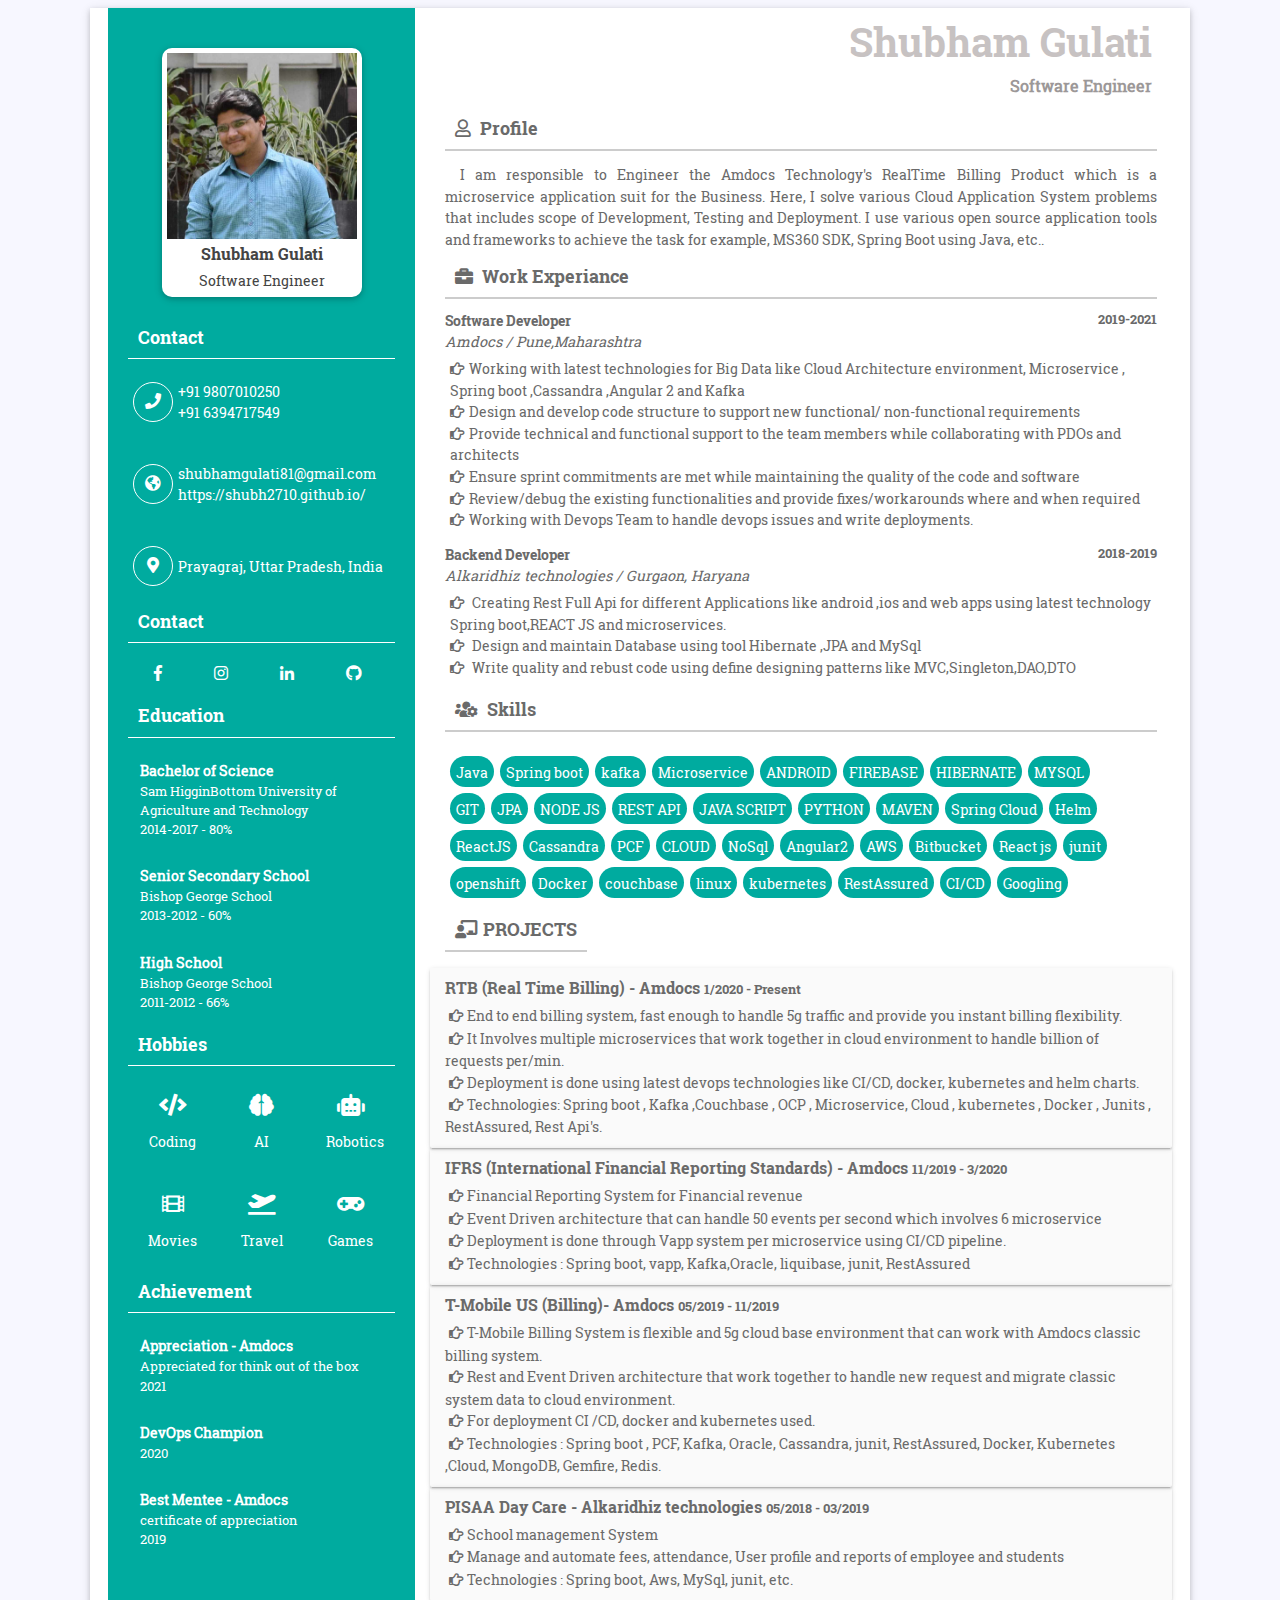
==== commit 1d98ef31: "resume updates" ====
--- a/myresume/index.html
+++ b/myresume/index.html
@@ -211,6 +211,7 @@
                                     <div id="rcorners">PYTHON</div>
                                     <div id="rcorners">MAVEN</div>
                                     <div id="rcorners">Spring Cloud</div>
+                                    <div id="rcorners">Helm</div>
                                     <div id="rcorners">ReactJS</div>
                                     <div id="rcorners">Cassandra</div>
                                     <div id="rcorners">PCF</div>
@@ -219,17 +220,17 @@
                                     <div id="rcorners">Angular2</div>
                                     <div id="rcorners">AWS</div>
                                     <div id="rcorners">Bitbucket</div>
-
                                     <div id="rcorners">React js</div>
+                                    <div id="rcorners">junit</div>
+
                                     <div id="rcorners">openshift</div>
                                     <div id="rcorners">Docker</div>
-                                    <div id="rcorners">junit</div>
                                     <div id="rcorners">couchbase</div>
                                     <div id="rcorners">linux</div>
                                     <div id="rcorners">kubernetes</div>
                                     <div id="rcorners">RestAssured</div>
-                                    <div id="rcorners">Helm</div>
                                     <div id="rcorners">CI/CD</div>
+                                    <div id="rcorners">Googling</div>
                                 </div>
                             </div>
         
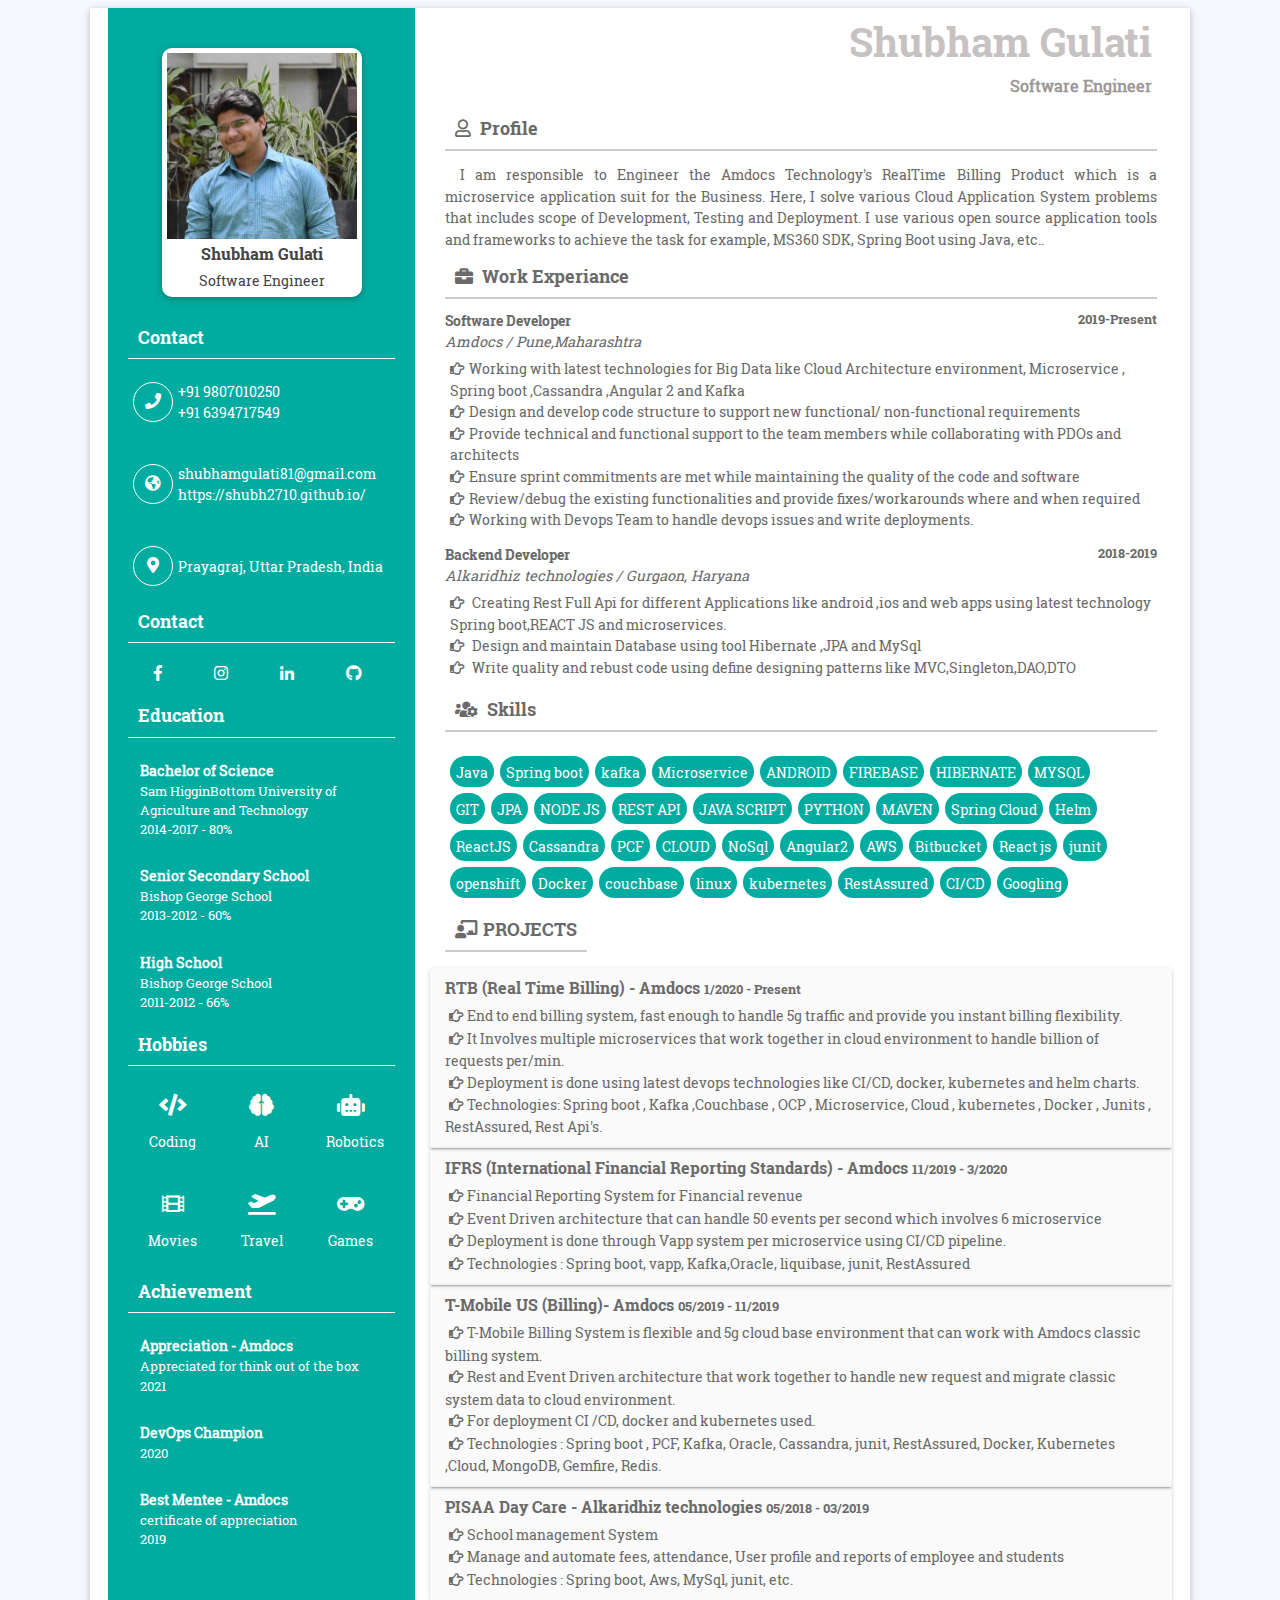
==== commit d1b54ff6: "updates" ====
--- a/myresume/index.html
+++ b/myresume/index.html
@@ -135,7 +135,7 @@
 
                         <h2 class="rit-titl"><i class="fas fa-briefcase"></i> Work Experiance</h2>
                         <div class="work-exp">
-                            <h6> Software Developer <span>2019-2021</span></h6>
+                            <h6> Software Developer <span>2019-Present</span></h6>
                             <i>Amdocs / Pune,Maharashtra</i>
                             <ul>
                                 <li><i class="far fa-hand-point-right"></i>Working with latest technologies for Big Data like Cloud
